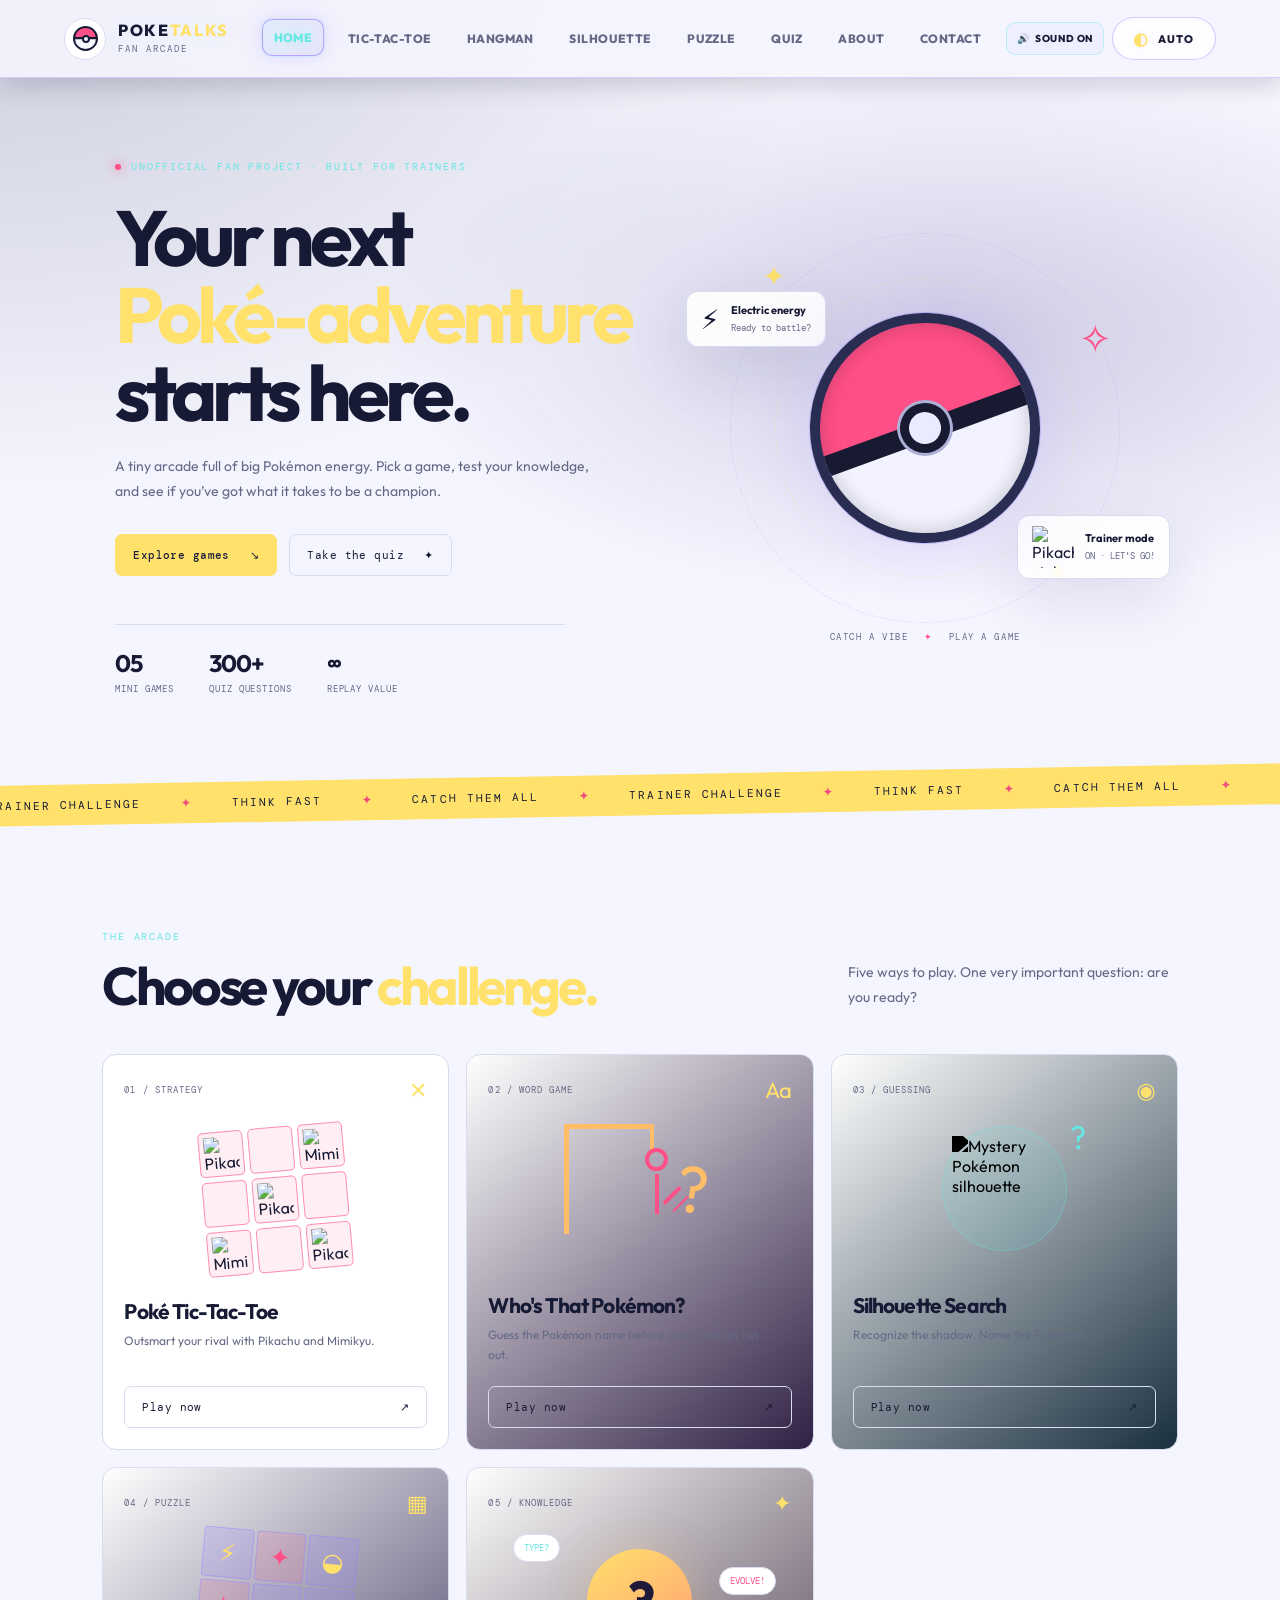
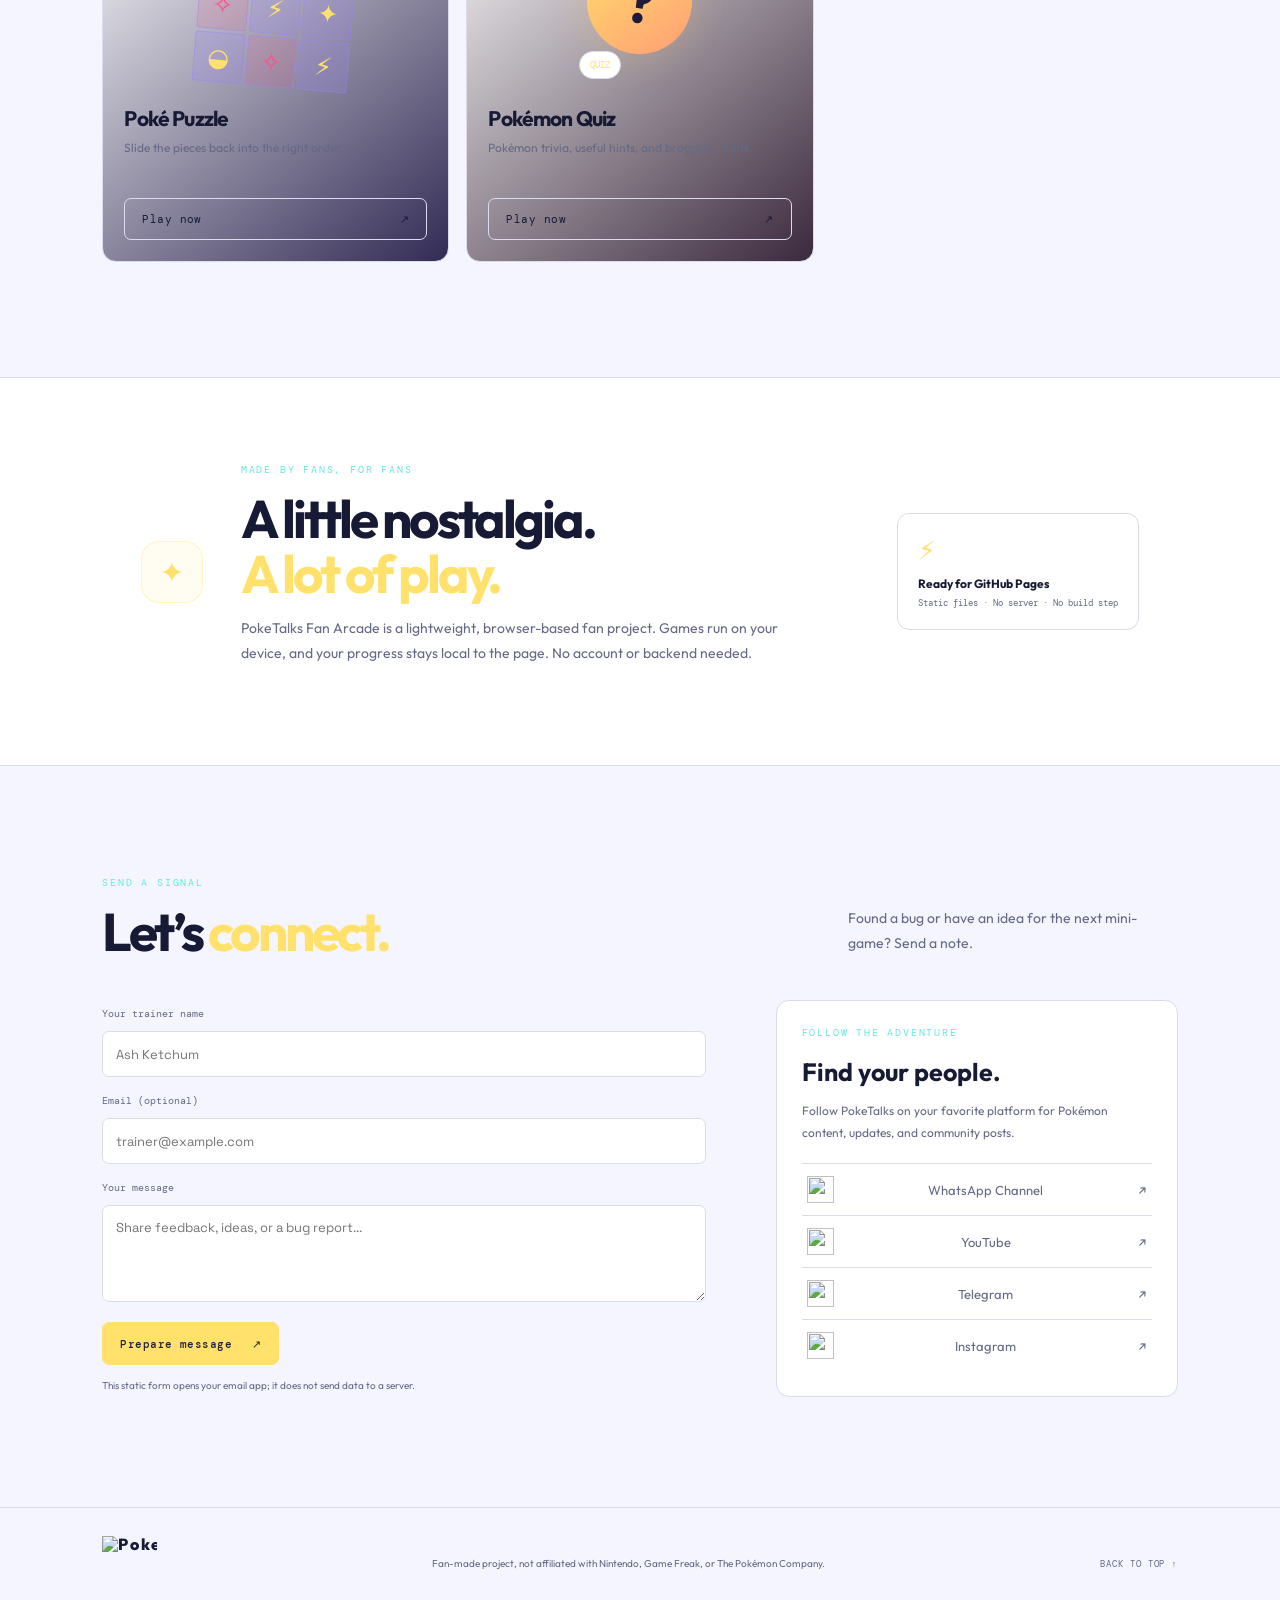
==== index.html @ 289d7e6a "Add files via upload" ====
<!doctype html>
<html lang="en"><head><meta charset="utf-8"><meta name="viewport" content="width=device-width,initial-scale=1"><meta name="theme-color" content="#101329"><meta name="description" content="A fan-made Pokémon mini-game arcade."><title>PokeTalks — Fan Arcade</title><link rel="preconnect" href="https://fonts.googleapis.com"><link rel="preconnect" href="https://fonts.gstatic.com" crossorigin><link href="https://fonts.googleapis.com/css2?family=Outfit:wght@400;500;600;700;800&family=Space+Grotesk:wght@400;500;600;700&family=DM+Mono:wght@400;500&display=swap" rel="stylesheet"><link rel="stylesheet" href="style.css"></head>
<body><div class="cursor-glow" id="cursorGlow"></div>
<header class="topbar"><div class="brand"><button id="profileBtn" class="profile-btn" aria-label="Open social links"><span class="profile-ball"><i></i></span></button><a href="#home" class="brand-name" aria-label="PokeTalks home">POKE<span>TALKS</span><small>FAN ARCADE</small></a><div class="social-pop" id="socialPop">
<div class="path-line"></div>
<a href="https://whatsapp.com/channel/0029Vb8qEqT0gcfLlgUGkj16" target="_blank" rel="noopener noreferrer"><img src="assets/whatsapp.png" alt=""> <span>WhatsApp Channel</span></a>
<a href="https://youtube.com/@poketalks_yt" target="_blank" rel="noopener noreferrer"><img src="assets/youtube.png" alt=""> <span>YouTube</span></a>
<a href="https://t.me/PokeTalks_Official" target="_blank" rel="noopener noreferrer"><img src="assets/telegram.png" alt=""> <span>Telegram</span></a>
<a href="https://instagram.com/poketalks3" target="_blank" rel="noopener noreferrer"><img src="assets/instagram.png" alt=""> <span>Instagram</span></a>
</div></div>
<nav class="nav-links" aria-label="Main navigation"><a class="nav-home" href="#home">Home</a><a href="#tic-game">Tic-Tac-Toe</a><a href="#hangman-game">Hangman</a><a href="#silhouette-game">Silhouette</a><a href="#puzzle-game">Puzzle</a><a href="#quiz">Quiz</a><a href="#about">About</a><a href="#contact">Contact</a></nav><div class="nav-right"><button id="soundToggle" class="sound-toggle" type="button" aria-pressed="false" title="Mute sound effects"><span id="soundIcon">🔊</span><span id="soundLabel">SOUND ON</span></button><button id="themeBtn" class="theme-btn" title="Cycle auto, light and dark mode"><span id="themeIcon">◐</span><span id="themeLabel">AUTO</span></button><button class="menu-btn" id="menuBtn" aria-label="Toggle menu">☰</button></div></header>
<main id="home"><section class="hero"><div class="hero-copy"><div class="eyebrow"><span class="live-dot"></span> UNOFFICIAL FAN PROJECT · BUILT FOR TRAINERS</div><h1>Your next<br><span>Poké-adventure</span><br>starts here.</h1><p>A tiny arcade full of big Pokémon energy. Pick a game, test your knowledge, and see if you’ve got what it takes to be a champion.</p><div class="hero-actions"><a class="btn primary" href="#games">Explore games <span>↘</span></a><a class="btn ghost" href="#quiz">Take the quiz <span>✦</span></a></div><div class="hero-stats"><div><strong>05</strong><span>MINI GAMES</span></div><div><strong>300+</strong><span>QUIZ QUESTIONS</span></div><div><strong>∞</strong><span>REPLAY VALUE</span></div></div></div><div class="hero-art"><div class="orbit orbit-one"></div><div class="orbit orbit-two"></div><div class="spark s1">✦</div><div class="spark s2">✧</div><div class="spark s3">✦</div><button type="button" class="hero-pokeball" id="heroPokeball" aria-label="Activate Poké Ball" title="Click to activate the Poké Ball"><span class="ball-top"></span><span class="ball-band"></span><span class="ball-button"></span><span class="ball-core" aria-hidden="true">✦</span></button><div class="ball-message" id="ballMessage" role="status" aria-live="polite">Tap the Poké Ball!</div><div class="float-card card-electric"><span>⚡</span><div><b>Electric energy</b><small>Ready to battle?</small></div></div><div class="float-card card-trainer"><img src="assets/pikachu.png" alt="Pikachu-style fan icon"><div><b>Trainer mode</b><small>ON · LET'S GO!</small></div></div><div class="hero-caption">CATCH A VIBE <span>✦</span> PLAY A GAME</div></div></section>
<div class="ticker"><div>TRAINER CHALLENGE <b>✦</b> THINK FAST <b>✦</b> CATCH THEM ALL <b>✦</b> TRAINER CHALLENGE <b>✦</b> THINK FAST <b>✦</b> CATCH THEM ALL <b>✦</b></div></div>
<section id="games" class="section games-section"><div class="section-heading"><div><div class="eyebrow">THE ARCADE</div><h2>Choose your <span>challenge.</span></h2></div><p>Five ways to play. One very important question: are you ready?</p></div><div class="game-grid">
<article class="game-card game-tic" id="tic-game"><div class="card-top"><span class="game-number">01 / STRATEGY</span><span class="game-icon">✕</span></div><div class="mini-board"><div><img src="assets/pikachu.png" alt="Pikachu marker"></div><div></div><div><img src="assets/mimikyu.png" alt="Mimikyu marker"></div><div></div><div><img src="assets/pikachu.png" alt="Pikachu marker"></div><div></div><div><img src="assets/mimikyu.png" alt="Mimikyu marker"></div><div></div><div><img src="assets/pikachu.png" alt="Pikachu marker"></div></div><h3>Poké Tic-Tac-Toe</h3><p>Outsmart your rival with Pikachu and Mimikyu.</p><button class="btn card-btn" data-open="tic">Play now <span>↗</span></button></article>
<article class="game-card game-hang" id="hangman-game"><div class="card-top"><span class="game-number">02 / WORD GAME</span><span class="game-icon">Aa</span></div><div class="hang-art"><div class="gallows"><i></i><b></b><em></em><span></span></div><div class="hang-monster">?</div></div><h3>Who's That Pokémon?</h3><p>Guess the Pokémon name before your chances run out.</p><button class="btn card-btn" data-open="hangman">Play now <span>↗</span></button></article>
<article class="game-card game-sil" id="silhouette-game"><div class="card-top"><span class="game-number">03 / GUESSING</span><span class="game-icon">◉</span></div><div class="sil-art"><div class="sil-circle"><img id="cardSilhouette" src="assets/silhouette1.png" alt="Mystery Pokémon silhouette"></div><span class="question-mark">?</span></div><h3>Silhouette Search</h3><p>Recognize the shadow. Name the Pokémon.</p><button class="btn card-btn" data-open="silhouette">Play now <span>↗</span></button></article>
<article class="game-card game-puzzle" id="puzzle-game"><div class="card-top"><span class="game-number">04 / PUZZLE</span><span class="game-icon">▦</span></div><div class="puzzle-preview"><div class="puzzle-piece p1">⚡</div><div class="puzzle-piece p2">✦</div><div class="puzzle-piece p3">◒</div><div class="puzzle-piece p4">✧</div><div class="puzzle-piece p5">⚡</div><div class="puzzle-piece p6">✦</div><div class="puzzle-piece p7">◒</div><div class="puzzle-piece p8">✧</div><div class="puzzle-piece p9">⚡</div></div><h3>Poké Puzzle</h3><p>Slide the pieces back into the right order.</p><button class="btn card-btn" data-open="puzzle">Play now <span>↗</span></button></article>
<article class="game-card game-quiz" id="quiz"><div class="card-top"><span class="game-number">05 / KNOWLEDGE</span><span class="game-icon">✦</span></div><div class="quiz-art"><div class="quiz-orb">?</div><div class="quiz-pill pill-a">TYPE?</div><div class="quiz-pill pill-b">EVOLVE!</div><div class="quiz-pill pill-c">QUIZ</div></div><h3>Pokémon Quiz</h3><p>Pokémon trivia, useful hints, and bragging rights.</p><button class="btn card-btn" data-open="quiz">Play now <span>↗</span></button></article>
</div></section>
<section id="about" class="about-section"><div class="about-icon">✦</div><div><div class="eyebrow">MADE BY FANS, FOR FANS</div><h2>A little nostalgia.<br><span>A lot of play.</span></h2><p>PokeTalks Fan Arcade is a lightweight, browser-based fan project. Games run on your device, and your progress stays local to the page. No account or backend needed.</p></div><div class="about-note"><span>⚡</span><b>Ready for GitHub Pages</b><small>Static files · No server · No build step</small></div></section>
<section id="contact" class="contact-section"><div class="section-heading"><div><div class="eyebrow">SEND A SIGNAL</div><h2>Let’s <span>connect.</span></h2></div><p>Found a bug or have an idea for the next mini-game? Send a note.</p></div><div class="contact-grid"><form id="feedbackForm" class="feedback-form"><label for="name">Your trainer name</label><input id="name" name="name" required maxlength="80" placeholder="Ash Ketchum"><label for="email">Email (optional)</label><input id="email" name="email" type="email" placeholder="trainer@example.com"><label for="message">Your message</label><textarea id="message" name="message" required rows="4" maxlength="1500" placeholder="Share feedback, ideas, or a bug report..."></textarea><button class="btn primary" type="submit">Prepare message <span>↗</span></button><p class="form-note" id="formNote">This static form opens your email app; it does not send data to a server.</p></form><div class="social-panel">
<div class="eyebrow">FOLLOW THE ADVENTURE</div>
<h3>Find your people.</h3>
<p>Follow PokeTalks on your favorite platform for Pokémon content, updates, and community posts.</p>
<a href="https://whatsapp.com/channel/0029Vb8qEqT0gcfLlgUGkj16" target="_blank" rel="noopener noreferrer"><img src="assets/whatsapp.png" alt=""> <span>WhatsApp Channel</span><span>↗</span></a>
<a href="https://youtube.com/@poketalks_yt" target="_blank" rel="noopener noreferrer"><img src="assets/youtube.png" alt=""> <span>YouTube</span><span>↗</span></a>
<a href="https://t.me/PokeTalks_Official" target="_blank" rel="noopener noreferrer"><img src="assets/telegram.png" alt=""> <span>Telegram</span><span>↗</span></a>
<a href="https://instagram.com/poketalks3" target="_blank" rel="noopener noreferrer"><img src="assets/instagram.png" alt=""> <span>Instagram</span><span>↗</span></a>
</div></div></section></main>
<footer>
<a class="brand-name brand-logo-link" href="#home" aria-label="PokeTalks home">
    <img src="assets/logo.png" alt="PokeTalks Logo" class="site-logo">
</a>
<p>Fan-made project, not affiliated with Nintendo, Game Freak, or The Pokémon Company.</p><a href="#home" class="back-top">BACK TO TOP ↑</a></footer>
<div class="modal-backdrop" id="gameModal" aria-hidden="true"><section class="game-modal" role="dialog" aria-modal="true" aria-labelledby="modalTitle"><button class="modal-close" id="closeModal" aria-label="Close game">×</button><div class="eyebrow">POKETALKS ARCADE</div><h2 id="modalTitle">Game title</h2><div id="modalBody"></div></section></div><script src="app.js"></script></body></html>
---- style.css ----
@import url('https://fonts.googleapis.com/css2?family=DM+Mono:wght@400;500&family=Space+Grotesk:wght@400;500;600;700&display=swap');
:root{--bg:#101329;--panel:#191d38;--panel2:#202545;--text:#f6f6ff;--muted:#a4a8c5;--line:#33395d;--pink:#ff4f87;--yellow:#ffe16b;--cyan:#65e7e2;--purple:#9b83ff;--shadow:0 20px 60px #05071655}*{box-sizing:border-box}html{scroll-behavior:smooth;scroll-padding-top:90px}body{margin:0;background:var(--bg);color:var(--text);font-family:'Space Grotesk',sans-serif;overflow-x:hidden}body.light{--bg:#f5f5ff;--panel:#fff;--panel2:#eeefff;--text:#171a34;--muted:#656985;--line:#d9dbef;--shadow:0 20px 60px #41457522}.cursor-glow{position:fixed;z-index:100;pointer-events:none;width:220px;height:220px;border-radius:50%;background:radial-gradient(circle,#9b83ff15,transparent 70%);transform:translate(-50%,-50%);mix-blend-mode:screen}.topbar{height:78px;position:fixed;inset:0 0 auto;z-index:50;display:flex;align-items:center;padding:0 clamp(18px,5vw,76px);background:color-mix(in srgb,var(--bg) 88%,transparent);backdrop-filter:blur(18px);border-bottom:1px solid #ffffff12}.brand{display:flex;align-items:center;gap:13px;position:relative;min-width:230px}.profile-btn{width:42px;height:42px;border:1px solid var(--line);border-radius:50%;background:var(--panel);display:grid;place-items:center;cursor:pointer;transition:.25s}.profile-btn:hover{border-color:var(--yellow);box-shadow:0 0 22px #ffe16b45;transform:rotate(-8deg)}.profile-ball{width:25px;height:25px;border:2px solid var(--text);border-radius:50%;display:block;position:relative;overflow:hidden;background:linear-gradient(var(--pink) 0 43%,var(--text) 44% 54%,#f8f8ff 55%)}.profile-ball i{position:absolute;left:7px;top:7px;width:8px;height:8px;border:2px solid var(--text);border-radius:50%;background:var(--bg)}.brand-name{font-weight:700;letter-spacing:.08em;font-size:15px;text-decoration:none;color:var(--text);line-height:1.05}.brand-name span{color:var(--yellow)}.brand-name small{display:block;font:9px 'DM Mono',monospace;letter-spacing:.24em;color:var(--muted);margin-top:5px}.nav-links{display:flex;gap:34px;margin:auto}.nav-links a{font:11px 'DM Mono',monospace;letter-spacing:.1em;text-transform:uppercase;text-decoration:none;color:var(--muted);transition:.2s}.nav-links a:hover{color:var(--yellow)}.nav-right{display:flex;gap:10px;align-items:center;min-width:230px;justify-content:flex-end}.theme-btn{display:flex;align-items:center;gap:8px;background:var(--panel);border:1px solid var(--line);border-radius:30px;padding:10px 13px;color:var(--text);font:10px 'DM Mono',monospace;letter-spacing:.1em;cursor:pointer}.theme-btn span:first-child{color:var(--yellow);font-size:17px}.menu-btn{display:none;background:none;border:0;color:var(--text);font-size:22px}.social-pop{position:absolute;top:54px;left:0;background:var(--panel);border:1px solid var(--line);border-radius:15px;padding:12px;width:195px;display:grid;gap:7px;opacity:0;visibility:hidden;transform:translateY(-8px);transition:.22s;box-shadow:var(--shadow)}.social-pop.open{opacity:1;visibility:visible;transform:translateY(0)}.social-pop a,.social-panel a{display:flex;align-items:center;gap:10px;color:var(--text);text-decoration:none;font-size:13px;padding:8px;border-radius:9px;position:relative;z-index:1;transition:.2s}.social-pop a:hover,.social-panel a:hover{background:var(--panel2);transform:translateX(4px);color:var(--yellow)}.social-pop img,.social-panel img{width:27px;height:27px}.path-line{position:absolute;left:25px;top:30px;bottom:30px;border-left:1px dashed var(--purple);opacity:.7}.hero{padding:160px clamp(22px,9vw,140px) 80px;display:grid;grid-template-columns:1.04fr .96fr;align-items:center;min-height:670px;gap:4vw;background:radial-gradient(ellipse at 75% 43%,#3e347c35,transparent 43%),radial-gradient(ellipse at 0 0,#25275030,transparent 45%)}.eyebrow{font:10px 'DM Mono',monospace;letter-spacing:.18em;color:var(--cyan);text-transform:uppercase;display:flex;align-items:center;gap:10px}.live-dot{width:6px;height:6px;background:var(--pink);border-radius:50%;box-shadow:0 0 12px var(--pink)}h1{font-size:clamp(48px,6.1vw,86px);letter-spacing:-.065em;line-height:.99;margin:26px 0 23px;font-weight:700}h1 span,h2 span{color:var(--yellow)}.hero-copy>p,.section-heading>p,.about-section p,.social-panel>p{color:var(--muted);font-size:14px;line-height:1.8;max-width:475px}.hero-actions{display:flex;gap:12px;margin-top:30px}.btn{border:1px solid var(--line);padding:13px 17px;border-radius:7px;font:11px 'DM Mono',monospace;letter-spacing:.04em;text-decoration:none;display:inline-flex;align-items:center;justify-content:space-between;gap:20px;cursor:pointer;transition:transform .2s,box-shadow .2s,background .2s;color:var(--text);background:transparent}.btn:hover{transform:translateY(-3px);box-shadow:0 8px 25px #0002}.btn.primary{background:var(--yellow);border-color:var(--yellow);color:#20213a;font-weight:500}.btn.primary:hover{box-shadow:0 0 26px #ffe16b40}.btn.ghost:hover{border-color:var(--purple)}.hero-stats{display:flex;gap:35px;margin-top:48px;padding-top:23px;border-top:1px solid var(--line);max-width:450px}.hero-stats div{display:grid;gap:4px}.hero-stats strong{font-size:24px;letter-spacing:-.04em}.hero-stats span{font:9px 'DM Mono',monospace;letter-spacing:.1em;color:var(--muted)}.hero-art{height:430px;position:relative;display:grid;place-items:center}.orbit{position:absolute;border:1px dashed #a99bff40;border-radius:50%;width:390px;height:390px;animation:spin 36s linear infinite}.orbit-two{width:300px;height:300px;border-color:#ffe16b45;animation-direction:reverse;animation-duration:25s}.hero-pokeball{width:230px;height:230px;border-radius:50%;position:relative;overflow:hidden;background:linear-gradient(#ff4f87 0 47%,#171a31 48% 54%,#f2f3ff 55%);border:10px solid #292d51;box-shadow:0 0 0 1px #9b83ff65,0 0 75px #9b83ff35, inset 0 0 20px #0003;transform:rotate(-20deg);animation:float 5s ease-in-out infinite}.ball-top{position:absolute;inset:0 0 52%}.ball-band{position:absolute;top:46%;left:0;right:0;height:10%;background:#171a31}.ball-button{position:absolute;top:38%;left:38%;width:24%;height:24%;border:9px solid #171a31;border-radius:50%;background:#e9ebff;box-shadow:0 0 0 3px #aeb1d5}.spark{position:absolute;color:var(--yellow);font-size:28px;animation:float 4s ease-in-out infinite}.s1{top:45px;left:16%}.s2{right:11%;top:100px;color:var(--pink);font-size:40px;animation-delay:-1s}.s3{bottom:55px;right:20%;animation-delay:-2s}.float-card{position:absolute;display:flex;align-items:center;gap:11px;background:color-mix(in srgb,var(--panel) 90%,transparent);border:1px solid var(--line);border-radius:12px;padding:10px 14px;box-shadow:var(--shadow);animation:float 5s ease-in-out infinite}.float-card b,.float-card small{display:block}.float-card b{font-size:11px}.float-card small{font:9px 'DM Mono',monospace;color:var(--muted);margin-top:5px}.card-electric{top:78px;left:0}.card-electric>span{font-size:27px}.card-trainer{bottom:64px;right:-5px;animation-delay:-2.2s}.card-trainer img{width:42px;height:42px}.hero-caption{position:absolute;bottom:0;font:9px 'DM Mono',monospace;letter-spacing:.17em;color:var(--muted)}.hero-caption span{color:var(--pink);padding:0 9px}.ticker{background:var(--yellow);color:#171a34;overflow:hidden;white-space:nowrap;padding:13px 0;transform:rotate(-1deg) scale(1.02)}.ticker div{font:11px 'DM Mono',monospace;letter-spacing:.17em;animation:marquee 26s linear infinite}.ticker b{padding:0 30px;color:#f04d7f}.section{padding:115px clamp(22px,8vw,120px)}.section-heading{display:flex;align-items:end;justify-content:space-between;gap:30px;margin-bottom:40px}.section-heading h2,.about-section h2{font-size:clamp(34px,4.3vw,53px);letter-spacing:-.06em;line-height:1.05;margin:15px 0 0}.section-heading>p{max-width:330px;margin-bottom:4px}.game-grid{display:grid;grid-template-columns:repeat(3,minmax(0,1fr));gap:17px}.game-card{min-height:395px;border:1px solid var(--line);border-radius:14px;padding:21px;background:var(--panel);position:relative;overflow:hidden;transition:transform .25s,border-color .25s,box-shadow .25s;display:flex;flex-direction:column}.game-card:hover{transform:translateY(-5px);border-color:#8172ce;box-shadow:var(--shadow)}.game-number{font:9px 'DM Mono',monospace;letter-spacing:.12em;color:var(--muted)}.card-top{display:flex;justify-content:space-between;align-items:center}.game-icon{font-size:22px;color:var(--yellow)}.game-card h3{font-size:21px;letter-spacing:-.04em;margin:18px 0 7px}.game-card p{font-size:12px;line-height:1.7;color:var(--muted);margin:0 0 20px;max-width:290px}.card-btn{width:100%;margin-top:auto}.mini-board{height:145px;display:grid;grid-template-columns:repeat(3,1fr);gap:5px;width:145px;margin:23px auto 8px;transform:rotate(-5deg)}.mini-board>div{border:1px solid #ff8db0;background:#ff4f8717;border-radius:5px;display:grid;place-items:center}.mini-board img{width:35px;height:35px;object-fit:contain}.game-hang{background:linear-gradient(140deg,var(--panel),#302044)}.hang-art{height:170px;position:relative;display:grid;place-items:center}.gallows{width:90px;height:110px;position:absolute;left:25%;top:20px;border-left:5px solid #ffbd68;border-top:5px solid #ffbd68}.gallows i{position:absolute;right:0;top:0;height:23px;border-right:4px solid #ffbd68}.gallows b{position:absolute;right:-14px;top:19px;width:23px;height:23px;border:4px solid var(--pink);border-radius:50%}.gallows em{position:absolute;right:-5px;top:45px;height:40px;border-left:4px solid var(--pink)}.gallows span{position:absolute;right:-20px;top:55px;height:23px;border-left:4px solid var(--pink);transform:rotate(45deg);box-shadow:12px 0 0 -1px var(--pink)}.hang-monster{font-size:64px;color:#ffbd68;margin-left:105px;transform:rotate(8deg)}.game-sil{background:linear-gradient(140deg,var(--panel),#1a3040)}.sil-art{height:170px;display:grid;place-items:center;position:relative}.sil-circle{width:125px;height:125px;border-radius:50%;background:#65e7e218;border:1px solid #65e7e255;display:grid;place-items:center}.sil-circle img{width:105px;height:105px;object-fit:contain;filter:brightness(0)}.question-mark{position:absolute;right:23%;top:13px;font-size:32px;color:var(--cyan)}.game-puzzle{background:linear-gradient(140deg,var(--panel),#322b55)}.puzzle-preview{width:155px;height:155px;display:grid;grid-template-columns:repeat(3,1fr);gap:3px;margin:15px auto 0;transform:rotate(5deg)}.puzzle-piece{display:grid;place-items:center;background:#9b83ff33;border:1px solid #9b83ff7a;border-radius:3px;font-size:25px;color:var(--yellow)}.p2,.p4,.p8{background:#ff4f8722;color:var(--pink)}.game-quiz{background:linear-gradient(140deg,var(--panel),#3b293d)}.quiz-art{height:170px;position:relative;display:grid;place-items:center}.quiz-orb{width:105px;height:105px;border-radius:50%;display:grid;place-items:center;font-size:57px;font-weight:700;color:#201a3a;background:linear-gradient(135deg,var(--yellow),#ff9d75);box-shadow:0 0 40px #ffbe6140;transform:rotate(10deg)}.quiz-pill{position:absolute;border:1px solid var(--line);background:var(--panel);border-radius:20px;padding:7px 10px;font:9px 'DM Mono',monospace}.pill-a{top:17px;left:8%;color:var(--cyan)}.pill-b{right:5%;top:50px;color:var(--pink)}.pill-c{bottom:8px;left:30%;color:var(--yellow)}.about-section{padding:85px clamp(22px,11vw,165px);display:grid;grid-template-columns:70px 1fr auto;align-items:center;gap:30px;background:var(--panel);border-block:1px solid var(--line)}.about-icon{width:62px;height:62px;border-radius:18px;background:#ffe16b17;border:1px solid #ffe16b55;display:grid;place-items:center;font-size:30px;color:var(--yellow)}.about-section p{max-width:570px}.about-note{border:1px solid var(--line);padding:20px;border-radius:12px;min-width:220px}.about-note span{font-size:25px;color:var(--yellow)}.about-note b,.about-note small{display:block}.about-note b{font-size:12px;margin:10px 0 6px}.about-note small{font:9px 'DM Mono',monospace;color:var(--muted)}.contact-section{padding:110px clamp(22px,8vw,120px)}.contact-grid{display:grid;grid-template-columns:1.2fr .8fr;gap:70px}.feedback-form{display:grid;gap:10px}.feedback-form label{font:10px 'DM Mono',monospace;color:var(--muted);margin-top:7px}.feedback-form input,.feedback-form textarea{width:100%;border:1px solid var(--line);background:var(--panel);border-radius:7px;padding:13px;color:var(--text);font:13px 'Space Grotesk',sans-serif;outline:none;resize:vertical}.feedback-form input:focus,.feedback-form textarea:focus{border-color:var(--purple);box-shadow:0 0 0 3px #9b83ff19}.feedback-form button{justify-self:start;margin-top:10px}.form-note{font-size:10px;color:var(--muted);margin:4px 0}.social-panel{border:1px solid var(--line);border-radius:13px;padding:25px;background:var(--panel);align-self:start}.social-panel h3{font-size:25px;margin:17px 0 8px}.social-panel>p{font-size:12px;margin-bottom:20px}.social-panel a{border-top:1px solid var(--line);border-radius:0;padding:12px 5px}.social-panel a span{margin-left:auto;color:var(--muted)}footer{border-top:1px solid var(--line);padding:28px clamp(22px,8vw,120px);display:flex;align-items:center;gap:25px}footer p{font-size:10px;color:var(--muted);margin:auto}footer .brand-name{flex-shrink:0}.back-top{font:9px 'DM Mono',monospace;color:var(--muted);text-decoration:none;letter-spacing:.1em}.modal-backdrop{position:fixed;z-index:80;inset:0;background:#080a17c9;backdrop-filter:blur(9px);display:none;align-items:center;justify-content:center;padding:20px}.modal-backdrop.open{display:flex}.game-modal{width:min(690px,100%);max-height:min(85vh,900px);overflow:auto;position:relative;background:var(--panel);border:1px solid var(--line);border-radius:18px;padding:30px;box-shadow:var(--shadow)}.modal-close{position:absolute;right:18px;top:13px;border:0;background:transparent;color:var(--muted);font-size:30px;cursor:pointer}.game-modal h2{font-size:31px;letter-spacing:-.05em;margin:12px 0 22px}.game-modal .eyebrow{font-size:9px}.game-ui{text-align:center}.game-ui p{color:var(--muted);font-size:13px;line-height:1.7}.game-ui button,.game-ui select{background:var(--panel2);color:var(--text);border:1px solid var(--line);border-radius:7px;padding:10px 13px;cursor:pointer;font:12px 'Space Grotesk',sans-serif}.game-ui button:hover{border-color:var(--yellow)}.tic-board{display:grid;grid-template-columns:repeat(3,95px);gap:8px;justify-content:center;margin:20px auto}.tic-cell{width:95px;height:95px!important;padding:7px!important;display:grid;place-items:center;background:var(--panel2)!important}.tic-cell img{width:68px;height:68px;object-fit:contain}.game-status{font-weight:600;color:var(--yellow)!important;min-height:24px}.letter-slots{display:flex;gap:7px;justify-content:center;flex-wrap:wrap;margin:22px 0}.letter-slot{width:30px;height:40px;border-bottom:2px solid var(--cyan);display:grid;place-items:center;font-weight:700}.letter-slot.blank{color:transparent}.letter-keys{display:flex;justify-content:center;gap:6px;flex-wrap:wrap;max-width:490px;margin:0 auto 20px}.letter-keys button{min-width:33px;padding:8px 0}.letter-keys button:disabled{opacity:.25;cursor:default}.silhouette-img{width:180px;height:180px;object-fit:contain;filter:brightness(0);background:var(--panel2);border-radius:50%;padding:12px}.answer-options{display:flex;flex-wrap:wrap;justify-content:center;gap:9px;margin:20px 0}.answer-options button{min-width:115px}.puzzle-controls{display:flex;justify-content:center;gap:10px;flex-wrap:wrap;margin:15px}.puzzle-grid{display:grid;grid-template-columns:repeat(3,90px);gap:4px;justify-content:center;margin:20px auto}.puzzle-tile{width:90px;height:90px!important;font-size:20px!important;font-weight:700;background:linear-gradient(145deg,#9b83ff50,#65e7e220)!important}.puzzle-tile.empty{background:var(--bg)!important;border:1px dashed var(--line)!important;color:transparent}.quiz-progress{height:5px;background:var(--line);border-radius:9px;overflow:hidden;margin:15px 0 22px}.quiz-progress span{display:block;height:100%;background:var(--cyan);transition:width .3s}.quiz-question{font-size:19px!important;color:var(--text)!important;font-weight:600}.quiz-hint{color:var(--yellow)!important;min-height:20px}.quiz-meta{font:10px 'DM Mono',monospace;color:var(--muted)}.quiz-answer{display:flex;gap:8px;max-width:450px;margin:15px auto}.quiz-answer input{min-width:0;flex:1;background:var(--panel2);color:var(--text);border:1px solid var(--line);border-radius:7px;padding:11px}.quiz-answer button{background:var(--yellow);color:#171a34;border-color:var(--yellow)}@keyframes spin{to{transform:rotate(360deg)}}@keyframes float{0%,100%{translate:0 0}50%{translate:0 -10px}}@keyframes marquee{to{transform:translateX(-50%)}}@media(max-width:1000px){.brand,.nav-right{min-width:180px}.hero{padding-inline:6vw}.hero-art{transform:scale(.9)}.game-grid{grid-template-columns:repeat(2,minmax(0,1fr))}.about-section{grid-template-columns:60px 1fr}.about-note{grid-column:2}.contact-grid{gap:35px}}@media(max-width:700px){.topbar{height:68px;padding:0 16px}.brand{min-width:0;gap:8px}.brand-name{font-size:12px}.profile-btn{width:37px;height:37px}.nav-links{display:none;position:absolute;top:68px;left:0;right:0;background:var(--panel);padding:22px;flex-direction:column;gap:22px;border-bottom:1px solid var(--line)}.nav-links.open{display:flex}.nav-right{min-width:0;margin-left:auto}.theme-btn{padding:8px 10px}.theme-btn span:last-child{font-size:9px}.menu-btn{display:block}.hero{grid-template-columns:1fr;padding:125px 23px 55px;gap:10px}.hero-copy{position:relative;z-index:2}.hero-art{height:340px;transform:scale(.83);margin-top:-3px}.hero-stats{gap:20px}.hero-stats strong{font-size:20px}.hero-stats span{font-size:8px}.section{padding:75px 20px}.section-heading{align-items:start;flex-direction:column;gap:8px;margin-bottom:28px}.section-heading>p{margin-top:0}.game-grid{grid-template-columns:1fr}.game-card{min-height:370px}.about-section{padding:65px 22px;grid-template-columns:1fr;gap:18px}.about-note{grid-column:auto}.contact-section{padding:75px 20px}.contact-grid{grid-template-columns:1fr;gap:30px}footer{padding:25px 20px;flex-wrap:wrap;gap:15px}footer p{order:3;flex-basis:100%;line-height:1.6}.back-top{margin-left:auto}.game-modal{padding:25px 17px}.game-modal h2{font-size:26px}.tic-board{grid-template-columns:repeat(3,80px)}.tic-cell{width:80px;height:80px!important}.tic-cell img{width:58px;height:58px}.puzzle-grid{grid-template-columns:repeat(3,75px)}.puzzle-tile{width:75px;height:75px!important}.cursor-glow{display:none}}@media(prefers-reduced-motion:reduce){*,*:before,*:after{animation-duration:.01ms!important;animation-iteration-count:1!important;scroll-behavior:auto!important;transition-duration:.01ms!important}}

/* Pokédex branding + animated neon navigation refresh */
.topbar{gap:clamp(12px,1.5vw,24px);border-bottom-color:#9b83ff55;box-shadow:0 5px 28px #090b1b30}
.brand{min-width:215px;gap:12px}
.dex-logo{width:52px;height:58px;display:grid;place-items:center;flex:0 0 52px;border-radius:13px;filter:drop-shadow(0 0 8px #ff4f8750);transition:transform .25s,filter .25s}
.dex-logo svg{width:52px;height:58px;overflow:visible}
.dex-logo:hover{transform:translateY(-2px) rotate(-4deg) scale(1.06);filter:drop-shadow(0 0 13px #65e7e2a0)}
.brand-name{white-space:nowrap}
.nav-links{gap:clamp(9px,1.15vw,18px);align-self:stretch;align-items:center;justify-content:center;min-width:0}
.nav-links a{height:100%;display:inline-flex;align-items:center;position:relative;white-space:nowrap;font-size:10px;letter-spacing:.055em;padding:0 2px}
.nav-links a::after{content:"";position:absolute;left:0;right:0;bottom:13px;height:2px;border-radius:5px;transform:scaleX(0);transform-origin:left;background:linear-gradient(90deg,var(--cyan),var(--purple),var(--pink));box-shadow:0 0 7px var(--cyan),0 0 15px #9b83ffb0;transition:transform .25s}
.nav-links a:hover::after,.nav-links a.active::after{transform:scaleX(1)}
.nav-links a:hover,.nav-links a.active{color:var(--text);text-shadow:0 0 12px #65e7e280}
.nav-links a.active{color:var(--cyan)}
.theme-btn{position:relative;isolation:isolate;min-width:104px;justify-content:center;border-color:#9b83ff70;box-shadow:inset 0 0 12px #9b83ff0d;transition:box-shadow .25s,border-color .25s,transform .25s}
.theme-btn::before{content:"";position:absolute;inset:-2px;border-radius:inherit;background:linear-gradient(110deg,var(--cyan),var(--purple),var(--pink),var(--cyan));background-size:250% 100%;z-index:-1;opacity:0;filter:blur(7px);transition:opacity .25s;animation:neonFlow 4s linear infinite}
.theme-btn:hover{border-color:var(--cyan);box-shadow:0 0 16px #65e7e245;transform:translateY(-1px)}
.theme-btn:hover::before{opacity:.8}
.nav-right{min-width:104px}
@keyframes neonFlow{to{background-position:250% 0}}
@media(min-width:701px) and (max-width:1250px){.topbar{padding-inline:20px;gap:12px}.brand{min-width:178px;gap:8px}.dex-logo,.dex-logo svg{width:44px;height:50px}.dex-logo{flex-basis:44px}.brand-name{font-size:12px}.nav-links{gap:9px}.nav-links a{font-size:9px}.nav-right{min-width:96px}.theme-btn{min-width:88px;padding:9px 8px}.theme-btn span:last-child{font-size:9px}}
@media(max-width:700px){.topbar{gap:8px}.brand{gap:7px}.dex-logo,.dex-logo svg{width:40px;height:46px}.dex-logo{flex-basis:40px}.brand-name{font-size:11px}.nav-links{align-items:stretch;gap:0;max-height:calc(100vh - 68px);overflow:auto;padding:8px 20px 18px}.nav-links a{height:auto;padding:12px 2px;font-size:11px;border-bottom:1px solid var(--line)}.nav-links a::after{bottom:4px;right:auto;width:100%;max-width:160px}.nav-right{gap:5px}.theme-btn{min-width:0;padding:8px 9px}.theme-btn span:last-child{font-size:8px}}
@media(prefers-reduced-motion:reduce){.theme-btn::before{animation:none}}


/* Polished navigation typography and interactive Poké Ball */
body{font-family:'Outfit','Space Grotesk',system-ui,sans-serif}
.brand{min-width:185px}
.brand-name{font-family:'Outfit','Space Grotesk',sans-serif;font-size:16px;font-weight:800;letter-spacing:.105em;text-shadow:0 0 18px #65e7e218}
.brand-name small{font-family:'DM Mono',monospace;font-size:9px;letter-spacing:.22em}
.nav-links{gap:clamp(8px,1.1vw,17px)}
.nav-links a{font-family:'Outfit','Space Grotesk',sans-serif;font-weight:700;font-size:11px;letter-spacing:.045em;text-transform:uppercase;padding:0 3px;text-shadow:0 0 0 transparent;transition:color .22s,text-shadow .22s,transform .22s}
.nav-links a:hover{transform:translateY(-1px);text-shadow:0 0 12px #65e7e280,0 0 22px #9b83ff55}
.nav-links a.active{font-weight:800;text-shadow:0 0 12px #65e7e2a0}
.theme-btn{font-family:'Outfit','Space Grotesk',sans-serif;font-weight:800;font-size:11px;letter-spacing:.12em;text-shadow:0 0 12px #9b83ff30}
.menu-btn{cursor:pointer;transition:color .2s,text-shadow .2s}.menu-btn:hover{color:var(--cyan);text-shadow:0 0 14px var(--cyan)}
.hero-pokeball{appearance:none;padding:0;cursor:pointer;display:block;z-index:2;transition:filter .25s,box-shadow .25s;outline:none}
.hero-pokeball:focus-visible{outline:3px solid var(--cyan);outline-offset:9px}
.hero-pokeball:hover{filter:brightness(1.12) saturate(1.12);box-shadow:0 0 0 1px #9b83ff95,0 0 38px #65e7e255,0 0 95px #9b83ff55,inset 0 0 20px #0003}
.hero-pokeball .ball-core{position:absolute;inset:0;display:grid;place-items:center;color:#fff;font-size:0;opacity:0;transition:opacity .2s,font-size .2s;text-shadow:0 0 18px #fff,0 0 30px var(--cyan);pointer-events:none}
.hero-pokeball.is-glowing{filter:brightness(1.22);box-shadow:0 0 0 2px #65e7e2,0 0 24px #65e7e2,0 0 65px #9b83ff,0 0 115px #ff4f8760,inset 0 0 25px #fff4}
.hero-pokeball.is-open{transform:rotate(0) scale(1.05);animation:none;background:linear-gradient(#ff4f87 0 43%,#171a31 44% 56%,#f2f3ff 57%);box-shadow:0 0 0 2px var(--cyan),0 0 45px #65e7e2aa,0 0 90px #9b83ff80,inset 0 0 30px #fff6}
.hero-pokeball.is-open .ball-top{transform:translateY(-24px) rotate(-8deg);transform-origin:center bottom}
.hero-pokeball.is-open .ball-button{background:#fff;box-shadow:0 0 0 7px #65e7e255,0 0 35px #fff}
.hero-pokeball.is-open .ball-core{font-size:56px;opacity:1}
.hero-pokeball .ball-top,.hero-pokeball .ball-button{transition:transform .35s,box-shadow .25s}
.hero-pokeball.is-shaking{animation:pokeShake .62s ease-in-out}
.ball-message{position:absolute;z-index:5;left:50%;bottom:12px;transform:translate(-50%,10px);padding:9px 15px;border-radius:999px;border:1px solid #65e7e278;background:color-mix(in srgb,var(--panel) 90%,transparent);color:var(--cyan);font:700 11px 'Outfit',sans-serif;letter-spacing:.07em;text-transform:uppercase;white-space:nowrap;opacity:0;pointer-events:none;transition:opacity .25s,transform .25s;box-shadow:0 0 24px #65e7e220}
.ball-message.show{opacity:1;transform:translate(-50%,0)}
@keyframes pokeShake{0%,100%{transform:rotate(-20deg) translateX(0)}15%{transform:rotate(-28deg) translateX(-9px)}30%{transform:rotate(-10deg) translateX(9px)}45%{transform:rotate(-28deg) translateX(-7px)}60%{transform:rotate(-12deg) translateX(7px)}75%{transform:rotate(-24deg) translateX(-3px)}}
@media(min-width:701px) and (max-width:1250px){.brand{min-width:150px}.brand-name{font-size:13px}.nav-links{gap:7px}.nav-links a{font-size:9px}}
@media(max-width:700px){.brand{min-width:0}.brand-name{font-size:12px}.nav-links a{font-size:12px}.ball-message{bottom:0}}
@media(prefers-reduced-motion:reduce){.hero-pokeball.is-shaking{animation:none}}

/* Final requested polish: larger navigation buttons with a clear neon box on hover/click. */
.nav-links{gap:clamp(7px,.9vw,14px)}
.nav-links a{font-family:'Outfit','Space Grotesk',sans-serif;font-size:12px;font-weight:800;letter-spacing:.035em;padding:10px 11px;border:1px solid transparent;border-radius:10px;transition:color .2s,background .2s,border-color .2s,box-shadow .2s,transform .2s,text-shadow .2s}
.nav-links a::after{display:none}
.nav-links a:hover,.nav-links a:focus-visible,.nav-links a:active,.nav-links a.active{color:var(--cyan);background:linear-gradient(135deg,#65e7e214,#9b83ff18);border-color:#65e7e2a0;box-shadow:0 0 0 1px #9b83ff22,inset 0 0 14px #65e7e20c,0 0 13px #65e7e245,0 0 25px #9b83ff25;text-shadow:0 0 12px #65e7e280;outline:none;transform:translateY(-1px)}
.nav-links a.active{border-color:#9b83ffb0;box-shadow:0 0 0 1px #65e7e225,inset 0 0 15px #9b83ff18,0 0 16px #9b83ff45}
.sound-toggle{display:inline-flex;align-items:center;justify-content:center;gap:6px;min-width:92px;padding:9px 10px;border:1px solid #65e7e260;border-radius:9px;background:var(--panel2);color:var(--text);font:800 10px 'Outfit',sans-serif;letter-spacing:.06em;cursor:pointer;transition:box-shadow .2s,border-color .2s,transform .2s}
.sound-toggle:hover,.sound-toggle:focus-visible{border-color:var(--cyan);box-shadow:0 0 14px #65e7e255, inset 0 0 12px #65e7e212;outline:none;transform:translateY(-1px)}
.sound-toggle.is-muted{color:var(--muted);border-color:var(--line)}
.nav-right{gap:8px;min-width:max-content}
.tic-mode-controls{display:flex;justify-content:center;align-items:center;gap:10px;margin:12px auto 8px;color:var(--muted);font-size:12px}
.tic-mode-controls select{min-width:180px}
@media(min-width:701px) and (max-width:1250px){.nav-links{gap:4px}.nav-links a{font-size:10px;padding:8px 6px}.sound-toggle{min-width:75px;padding:8px 6px;font-size:9px}.nav-right{gap:5px}}
@media(max-width:700px){.nav-links a{font-size:13px;padding:13px 12px;border-radius:9px}.nav-links a::after{display:none}.nav-right{gap:5px}.sound-toggle{min-width:0;padding:8px 7px}.sound-toggle span:last-child{font-size:8px}.tic-mode-controls{flex-wrap:wrap}}

.brand-logo-link {
    display: inline-flex;
    align-items: center;
    text-decoration: none;
}

.site-logo {
    width: 55px;
    height: 55px;
    object-fit: contain;
    display: block;
}




.silhouette-img {
    display: block;
    width: 100%;
    max-width: 420px;
    height: 320px;
    object-fit: contain;
    margin: 20px auto;
    padding: 0;

    background: transparent;
    border: none;
    border-radius: 0;
    box-shadow: none;

    filter:
        drop-shadow(0 0 3px #00ffff)
        drop-shadow(0 0 7px #00ffff)
        drop-shadow(0 0 12px #a100ff);
}


/* ===== POKE PUZZLE: NEON ARCADE STYLE ===== */

.puzzle-grid {
    padding: 12px;
    background: linear-gradient(135deg, #171735, #30104d, #101b3d);
    border: 2px solid #8b5cf6;
    border-radius: 18px;
    box-shadow: 0 0 18px #8b5cf655;
}

.puzzle-tile {
    border: 2px solid #00f5ff !important;
    border-radius: 10px !important;
    box-shadow:
        0 0 5px #00f5ff80,
        inset 0 0 8px #ffffff18;
    transition: transform .15s ease, box-shadow .15s ease;
    overflow: hidden;
}

.puzzle-tile:not(.empty):hover {
    transform: scale(.96);
    box-shadow: 0 0 14px #00f5ff;
    border-color: #fff !important;
}

.puzzle-tile.empty {
    background: repeating-linear-gradient(
        45deg,
        #21123d,
        #21123d 8px,
        #35145a 8px,
        #35145a 16px
    ) !important;
    border: 2px dashed #ff4de3 !important;
    box-shadow: inset 0 0 15px #ff4de355;
}

.puzzle-controls button,
.puzzle-controls select {
    border: 1px solid #a78bfa;
    border-radius: 10px;
    padding: 9px 14px;
}

.puzzle-heading h3 {
    color: #a78bfa;
    text-shadow: 0 0 12px #8b5cf6;
}
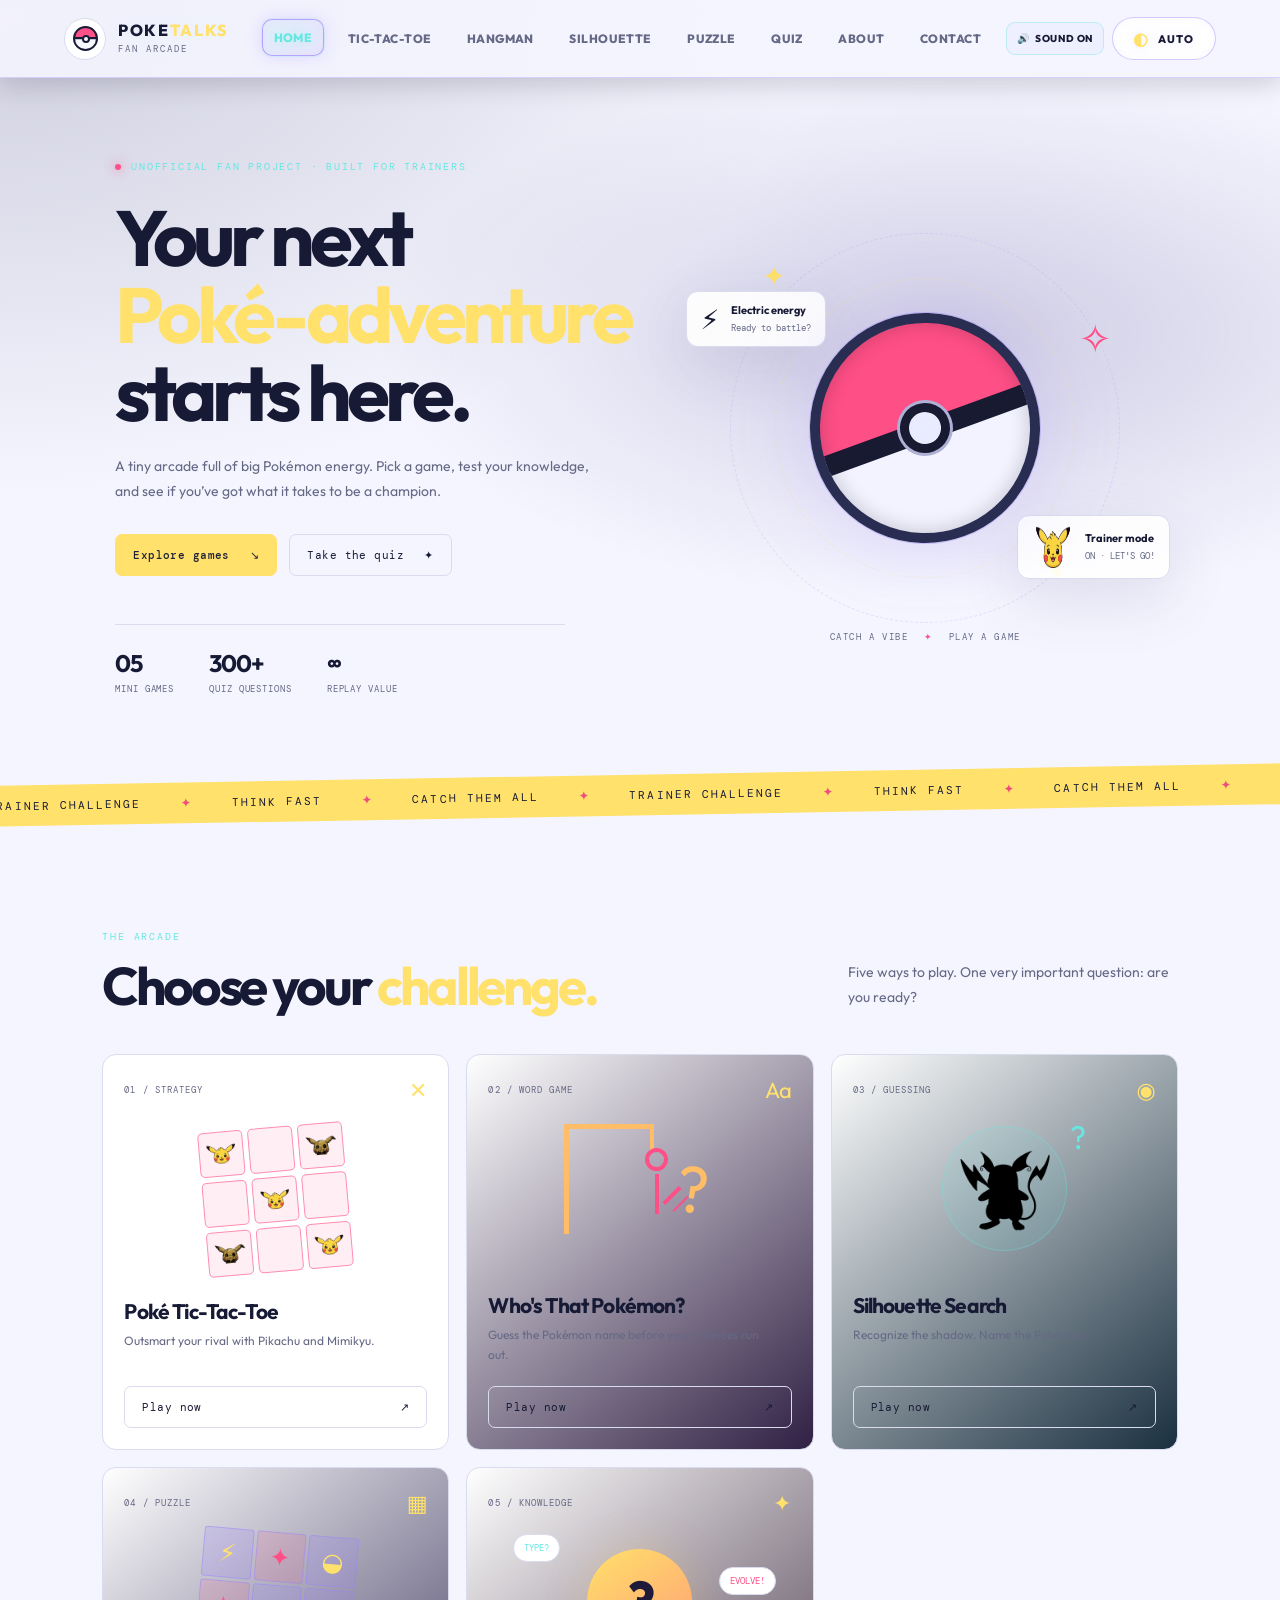
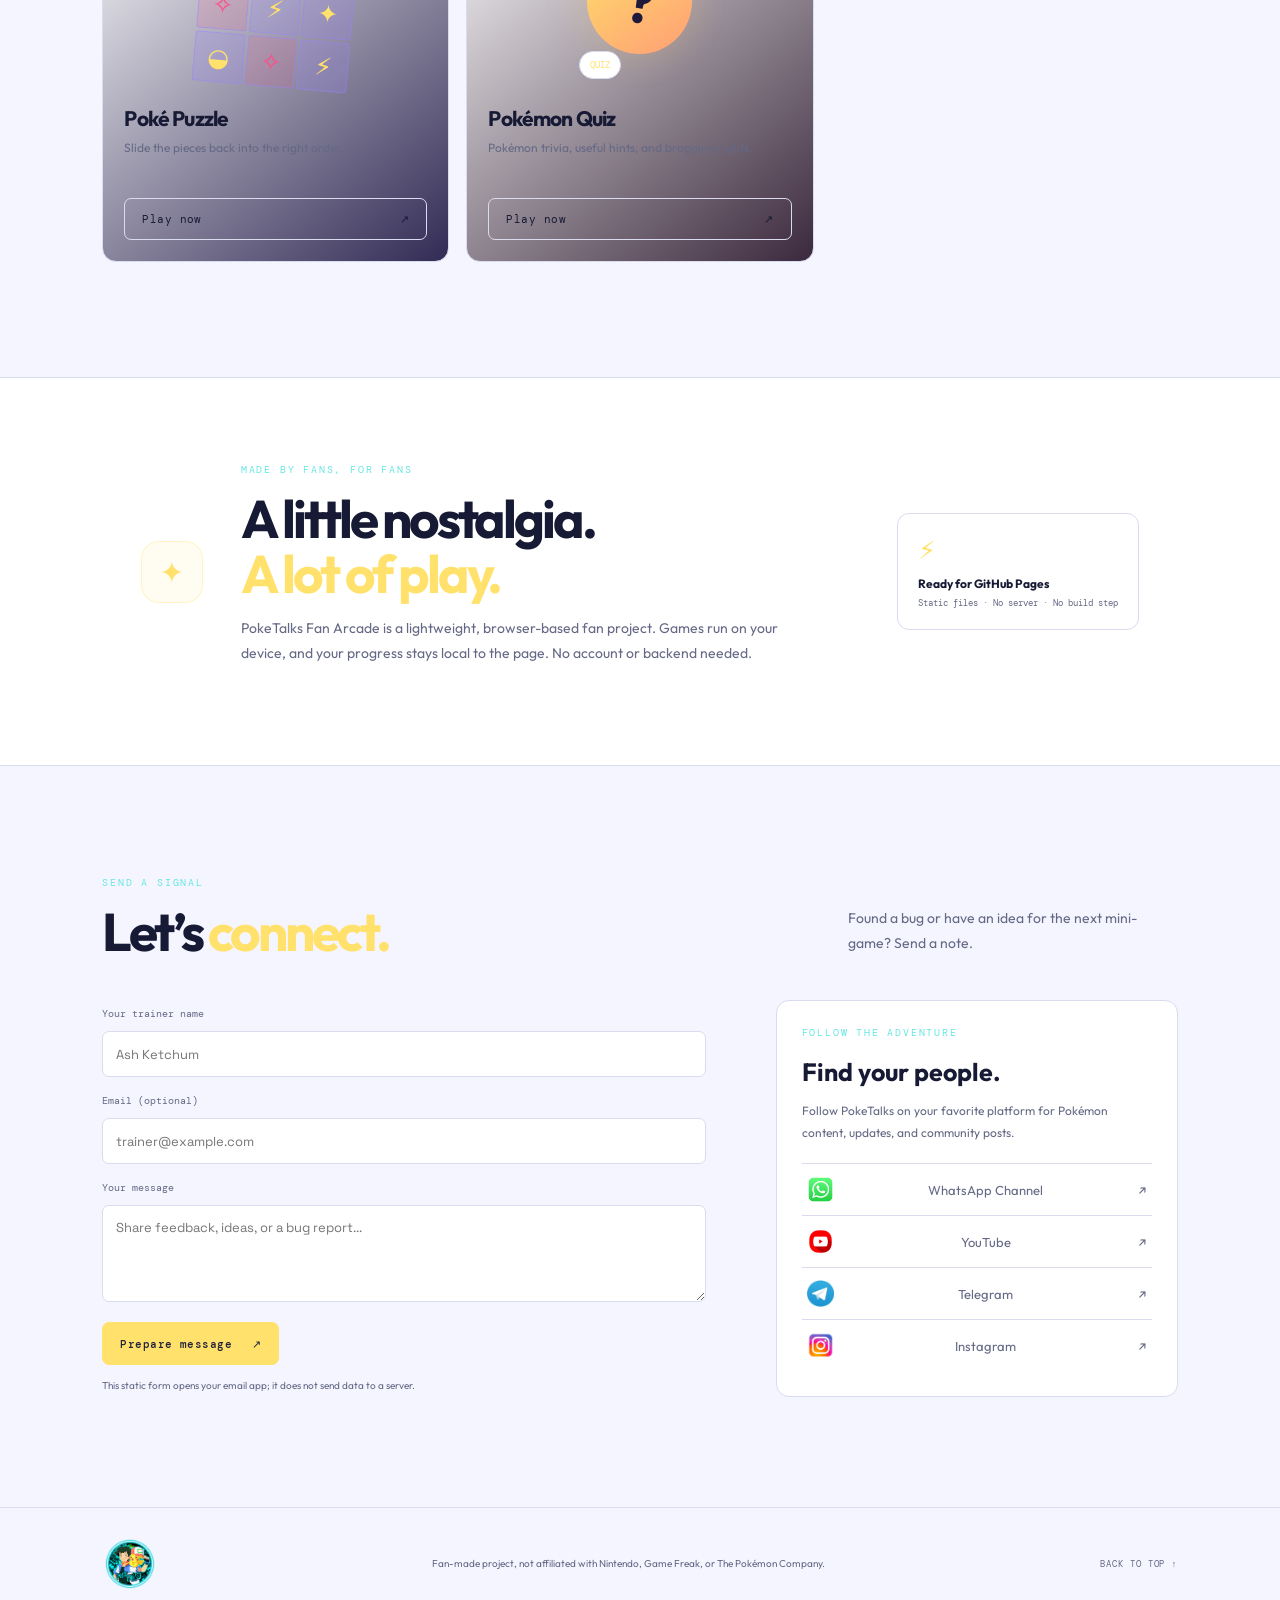
==== commit f7e9f6dc: "Update index.html" ====
--- a/index.html
+++ b/index.html
@@ -3,18 +3,18 @@
 <body><div class="cursor-glow" id="cursorGlow"></div>
 <header class="topbar"><div class="brand"><button id="profileBtn" class="profile-btn" aria-label="Open social links"><span class="profile-ball"><i></i></span></button><a href="#home" class="brand-name" aria-label="PokeTalks home">POKE<span>TALKS</span><small>FAN ARCADE</small></a><div class="social-pop" id="socialPop">
 <div class="path-line"></div>
-<a href="https://whatsapp.com/channel/0029Vb8qEqT0gcfLlgUGkj16" target="_blank" rel="noopener noreferrer"><img src="assets/whatsapp.png" alt=""> <span>WhatsApp Channel</span></a>
-<a href="https://youtube.com/@poketalks_yt" target="_blank" rel="noopener noreferrer"><img src="assets/youtube.png" alt=""> <span>YouTube</span></a>
-<a href="https://t.me/PokeTalks_Official" target="_blank" rel="noopener noreferrer"><img src="assets/telegram.png" alt=""> <span>Telegram</span></a>
-<a href="https://instagram.com/poketalks3" target="_blank" rel="noopener noreferrer"><img src="assets/instagram.png" alt=""> <span>Instagram</span></a>
+<a href="https://whatsapp.com/channel/0029Vb8qEqT0gcfLlgUGkj16" target="_blank" rel="noopener noreferrer"><img src="whatsapp.png" alt=""> <span>WhatsApp Channel</span></a>
+<a href="https://youtube.com/@poketalks_yt" target="_blank" rel="noopener noreferrer"><img src="youtube.png" alt=""> <span>YouTube</span></a>
+<a href="https://t.me/PokeTalks_Official" target="_blank" rel="noopener noreferrer"><img src="telegram.png" alt=""> <span>Telegram</span></a>
+<a href="https://instagram.com/poketalks3" target="_blank" rel="noopener noreferrer"><img src="instagram.png" alt=""> <span>Instagram</span></a>
 </div></div>
 <nav class="nav-links" aria-label="Main navigation"><a class="nav-home" href="#home">Home</a><a href="#tic-game">Tic-Tac-Toe</a><a href="#hangman-game">Hangman</a><a href="#silhouette-game">Silhouette</a><a href="#puzzle-game">Puzzle</a><a href="#quiz">Quiz</a><a href="#about">About</a><a href="#contact">Contact</a></nav><div class="nav-right"><button id="soundToggle" class="sound-toggle" type="button" aria-pressed="false" title="Mute sound effects"><span id="soundIcon">🔊</span><span id="soundLabel">SOUND ON</span></button><button id="themeBtn" class="theme-btn" title="Cycle auto, light and dark mode"><span id="themeIcon">◐</span><span id="themeLabel">AUTO</span></button><button class="menu-btn" id="menuBtn" aria-label="Toggle menu">☰</button></div></header>
-<main id="home"><section class="hero"><div class="hero-copy"><div class="eyebrow"><span class="live-dot"></span> UNOFFICIAL FAN PROJECT · BUILT FOR TRAINERS</div><h1>Your next<br><span>Poké-adventure</span><br>starts here.</h1><p>A tiny arcade full of big Pokémon energy. Pick a game, test your knowledge, and see if you’ve got what it takes to be a champion.</p><div class="hero-actions"><a class="btn primary" href="#games">Explore games <span>↘</span></a><a class="btn ghost" href="#quiz">Take the quiz <span>✦</span></a></div><div class="hero-stats"><div><strong>05</strong><span>MINI GAMES</span></div><div><strong>300+</strong><span>QUIZ QUESTIONS</span></div><div><strong>∞</strong><span>REPLAY VALUE</span></div></div></div><div class="hero-art"><div class="orbit orbit-one"></div><div class="orbit orbit-two"></div><div class="spark s1">✦</div><div class="spark s2">✧</div><div class="spark s3">✦</div><button type="button" class="hero-pokeball" id="heroPokeball" aria-label="Activate Poké Ball" title="Click to activate the Poké Ball"><span class="ball-top"></span><span class="ball-band"></span><span class="ball-button"></span><span class="ball-core" aria-hidden="true">✦</span></button><div class="ball-message" id="ballMessage" role="status" aria-live="polite">Tap the Poké Ball!</div><div class="float-card card-electric"><span>⚡</span><div><b>Electric energy</b><small>Ready to battle?</small></div></div><div class="float-card card-trainer"><img src="assets/pikachu.png" alt="Pikachu-style fan icon"><div><b>Trainer mode</b><small>ON · LET'S GO!</small></div></div><div class="hero-caption">CATCH A VIBE <span>✦</span> PLAY A GAME</div></div></section>
+<main id="home"><section class="hero"><div class="hero-copy"><div class="eyebrow"><span class="live-dot"></span> UNOFFICIAL FAN PROJECT · BUILT FOR TRAINERS</div><h1>Your next<br><span>Poké-adventure</span><br>starts here.</h1><p>A tiny arcade full of big Pokémon energy. Pick a game, test your knowledge, and see if you’ve got what it takes to be a champion.</p><div class="hero-actions"><a class="btn primary" href="#games">Explore games <span>↘</span></a><a class="btn ghost" href="#quiz">Take the quiz <span>✦</span></a></div><div class="hero-stats"><div><strong>05</strong><span>MINI GAMES</span></div><div><strong>300+</strong><span>QUIZ QUESTIONS</span></div><div><strong>∞</strong><span>REPLAY VALUE</span></div></div></div><div class="hero-art"><div class="orbit orbit-one"></div><div class="orbit orbit-two"></div><div class="spark s1">✦</div><div class="spark s2">✧</div><div class="spark s3">✦</div><button type="button" class="hero-pokeball" id="heroPokeball" aria-label="Activate Poké Ball" title="Click to activate the Poké Ball"><span class="ball-top"></span><span class="ball-band"></span><span class="ball-button"></span><span class="ball-core" aria-hidden="true">✦</span></button><div class="ball-message" id="ballMessage" role="status" aria-live="polite">Tap the Poké Ball!</div><div class="float-card card-electric"><span>⚡</span><div><b>Electric energy</b><small>Ready to battle?</small></div></div><div class="float-card card-trainer"><img src="/pikachu.png" alt="Pikachu-style fan icon"><div><b>Trainer mode</b><small>ON · LET'S GO!</small></div></div><div class="hero-caption">CATCH A VIBE <span>✦</span> PLAY A GAME</div></div></section>
 <div class="ticker"><div>TRAINER CHALLENGE <b>✦</b> THINK FAST <b>✦</b> CATCH THEM ALL <b>✦</b> TRAINER CHALLENGE <b>✦</b> THINK FAST <b>✦</b> CATCH THEM ALL <b>✦</b></div></div>
 <section id="games" class="section games-section"><div class="section-heading"><div><div class="eyebrow">THE ARCADE</div><h2>Choose your <span>challenge.</span></h2></div><p>Five ways to play. One very important question: are you ready?</p></div><div class="game-grid">
-<article class="game-card game-tic" id="tic-game"><div class="card-top"><span class="game-number">01 / STRATEGY</span><span class="game-icon">✕</span></div><div class="mini-board"><div><img src="assets/pikachu.png" alt="Pikachu marker"></div><div></div><div><img src="assets/mimikyu.png" alt="Mimikyu marker"></div><div></div><div><img src="assets/pikachu.png" alt="Pikachu marker"></div><div></div><div><img src="assets/mimikyu.png" alt="Mimikyu marker"></div><div></div><div><img src="assets/pikachu.png" alt="Pikachu marker"></div></div><h3>Poké Tic-Tac-Toe</h3><p>Outsmart your rival with Pikachu and Mimikyu.</p><button class="btn card-btn" data-open="tic">Play now <span>↗</span></button></article>
+<article class="game-card game-tic" id="tic-game"><div class="card-top"><span class="game-number">01 / STRATEGY</span><span class="game-icon">✕</span></div><div class="mini-board"><div><img src="/pikachu.png" alt="Pikachu marker"></div><div></div><div><img src="/mimikyu.png" alt="Mimikyu marker"></div><div></div><div><img src="/pikachu.png" alt="Pikachu marker"></div><div></div><div><img src="/mimikyu.png" alt="Mimikyu marker"></div><div></div><div><img src="/pikachu.png" alt="Pikachu marker"></div></div><h3>Poké Tic-Tac-Toe</h3><p>Outsmart your rival with Pikachu and Mimikyu.</p><button class="btn card-btn" data-open="tic">Play now <span>↗</span></button></article>
 <article class="game-card game-hang" id="hangman-game"><div class="card-top"><span class="game-number">02 / WORD GAME</span><span class="game-icon">Aa</span></div><div class="hang-art"><div class="gallows"><i></i><b></b><em></em><span></span></div><div class="hang-monster">?</div></div><h3>Who's That Pokémon?</h3><p>Guess the Pokémon name before your chances run out.</p><button class="btn card-btn" data-open="hangman">Play now <span>↗</span></button></article>
-<article class="game-card game-sil" id="silhouette-game"><div class="card-top"><span class="game-number">03 / GUESSING</span><span class="game-icon">◉</span></div><div class="sil-art"><div class="sil-circle"><img id="cardSilhouette" src="assets/silhouette1.png" alt="Mystery Pokémon silhouette"></div><span class="question-mark">?</span></div><h3>Silhouette Search</h3><p>Recognize the shadow. Name the Pokémon.</p><button class="btn card-btn" data-open="silhouette">Play now <span>↗</span></button></article>
+<article class="game-card game-sil" id="silhouette-game"><div class="card-top"><span class="game-number">03 / GUESSING</span><span class="game-icon">◉</span></div><div class="sil-art"><div class="sil-circle"><img id="cardSilhouette" src="/silhouette1.png" alt="Mystery Pokémon silhouette"></div><span class="question-mark">?</span></div><h3>Silhouette Search</h3><p>Recognize the shadow. Name the Pokémon.</p><button class="btn card-btn" data-open="silhouette">Play now <span>↗</span></button></article>
 <article class="game-card game-puzzle" id="puzzle-game"><div class="card-top"><span class="game-number">04 / PUZZLE</span><span class="game-icon">▦</span></div><div class="puzzle-preview"><div class="puzzle-piece p1">⚡</div><div class="puzzle-piece p2">✦</div><div class="puzzle-piece p3">◒</div><div class="puzzle-piece p4">✧</div><div class="puzzle-piece p5">⚡</div><div class="puzzle-piece p6">✦</div><div class="puzzle-piece p7">◒</div><div class="puzzle-piece p8">✧</div><div class="puzzle-piece p9">⚡</div></div><h3>Poké Puzzle</h3><p>Slide the pieces back into the right order.</p><button class="btn card-btn" data-open="puzzle">Play now <span>↗</span></button></article>
 <article class="game-card game-quiz" id="quiz"><div class="card-top"><span class="game-number">05 / KNOWLEDGE</span><span class="game-icon">✦</span></div><div class="quiz-art"><div class="quiz-orb">?</div><div class="quiz-pill pill-a">TYPE?</div><div class="quiz-pill pill-b">EVOLVE!</div><div class="quiz-pill pill-c">QUIZ</div></div><h3>Pokémon Quiz</h3><p>Pokémon trivia, useful hints, and bragging rights.</p><button class="btn card-btn" data-open="quiz">Play now <span>↗</span></button></article>
 </div></section>
@@ -23,14 +23,14 @@
 <div class="eyebrow">FOLLOW THE ADVENTURE</div>
 <h3>Find your people.</h3>
 <p>Follow PokeTalks on your favorite platform for Pokémon content, updates, and community posts.</p>
-<a href="https://whatsapp.com/channel/0029Vb8qEqT0gcfLlgUGkj16" target="_blank" rel="noopener noreferrer"><img src="assets/whatsapp.png" alt=""> <span>WhatsApp Channel</span><span>↗</span></a>
-<a href="https://youtube.com/@poketalks_yt" target="_blank" rel="noopener noreferrer"><img src="assets/youtube.png" alt=""> <span>YouTube</span><span>↗</span></a>
-<a href="https://t.me/PokeTalks_Official" target="_blank" rel="noopener noreferrer"><img src="assets/telegram.png" alt=""> <span>Telegram</span><span>↗</span></a>
-<a href="https://instagram.com/poketalks3" target="_blank" rel="noopener noreferrer"><img src="assets/instagram.png" alt=""> <span>Instagram</span><span>↗</span></a>
+<a href="https://whatsapp.com/channel/0029Vb8qEqT0gcfLlgUGkj16" target="_blank" rel="noopener noreferrer"><img src="/whatsapp.png" alt=""> <span>WhatsApp Channel</span><span>↗</span></a>
+<a href="https://youtube.com/@poketalks_yt" target="_blank" rel="noopener noreferrer"><img src="/youtube.png" alt=""> <span>YouTube</span><span>↗</span></a>
+<a href="https://t.me/PokeTalks_Official" target="_blank" rel="noopener noreferrer"><img src="/telegram.png" alt=""> <span>Telegram</span><span>↗</span></a>
+<a href="https://instagram.com/poketalks3" target="_blank" rel="noopener noreferrer"><img src="/instagram.png" alt=""> <span>Instagram</span><span>↗</span></a>
 </div></div></section></main>
 <footer>
 <a class="brand-name brand-logo-link" href="#home" aria-label="PokeTalks home">
-    <img src="assets/logo.png" alt="PokeTalks Logo" class="site-logo">
+    <img src="/logo.png" alt="PokeTalks Logo" class="site-logo">
 </a>
 <p>Fan-made project, not affiliated with Nintendo, Game Freak, or The Pokémon Company.</p><a href="#home" class="back-top">BACK TO TOP ↑</a></footer>
-<div class="modal-backdrop" id="gameModal" aria-hidden="true"><section class="game-modal" role="dialog" aria-modal="true" aria-labelledby="modalTitle"><button class="modal-close" id="closeModal" aria-label="Close game">×</button><div class="eyebrow">POKETALKS ARCADE</div><h2 id="modalTitle">Game title</h2><div id="modalBody"></div></section></div><script src="app.js"></script></body></html>+<div class="modal-backdrop" id="gameModal" aria-hidden="true"><section class="game-modal" role="dialog" aria-modal="true" aria-labelledby="modalTitle"><button class="modal-close" id="closeModal" aria-label="Close game">×</button><div class="eyebrow">POKETALKS ARCADE</div><h2 id="modalTitle">Game title</h2><div id="modalBody"></div></section></div><script src="app.js"></script></body></html>
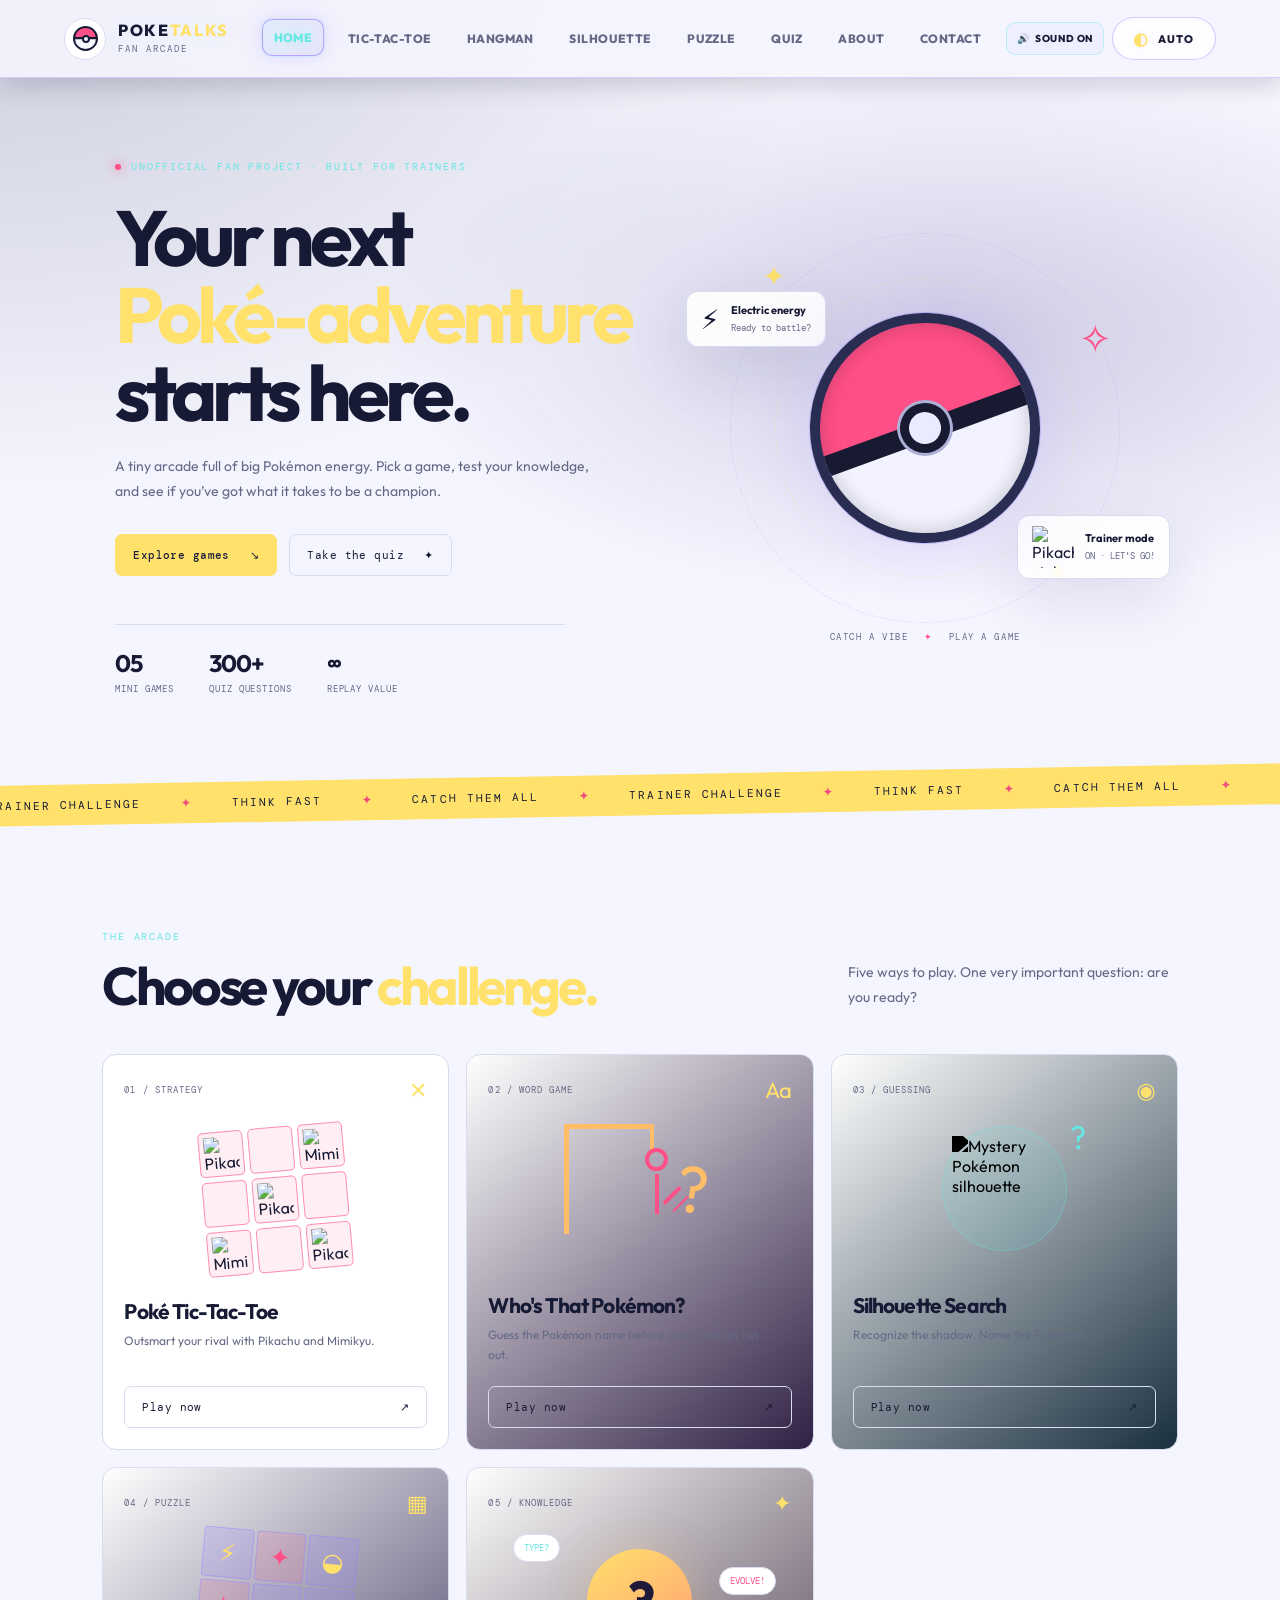
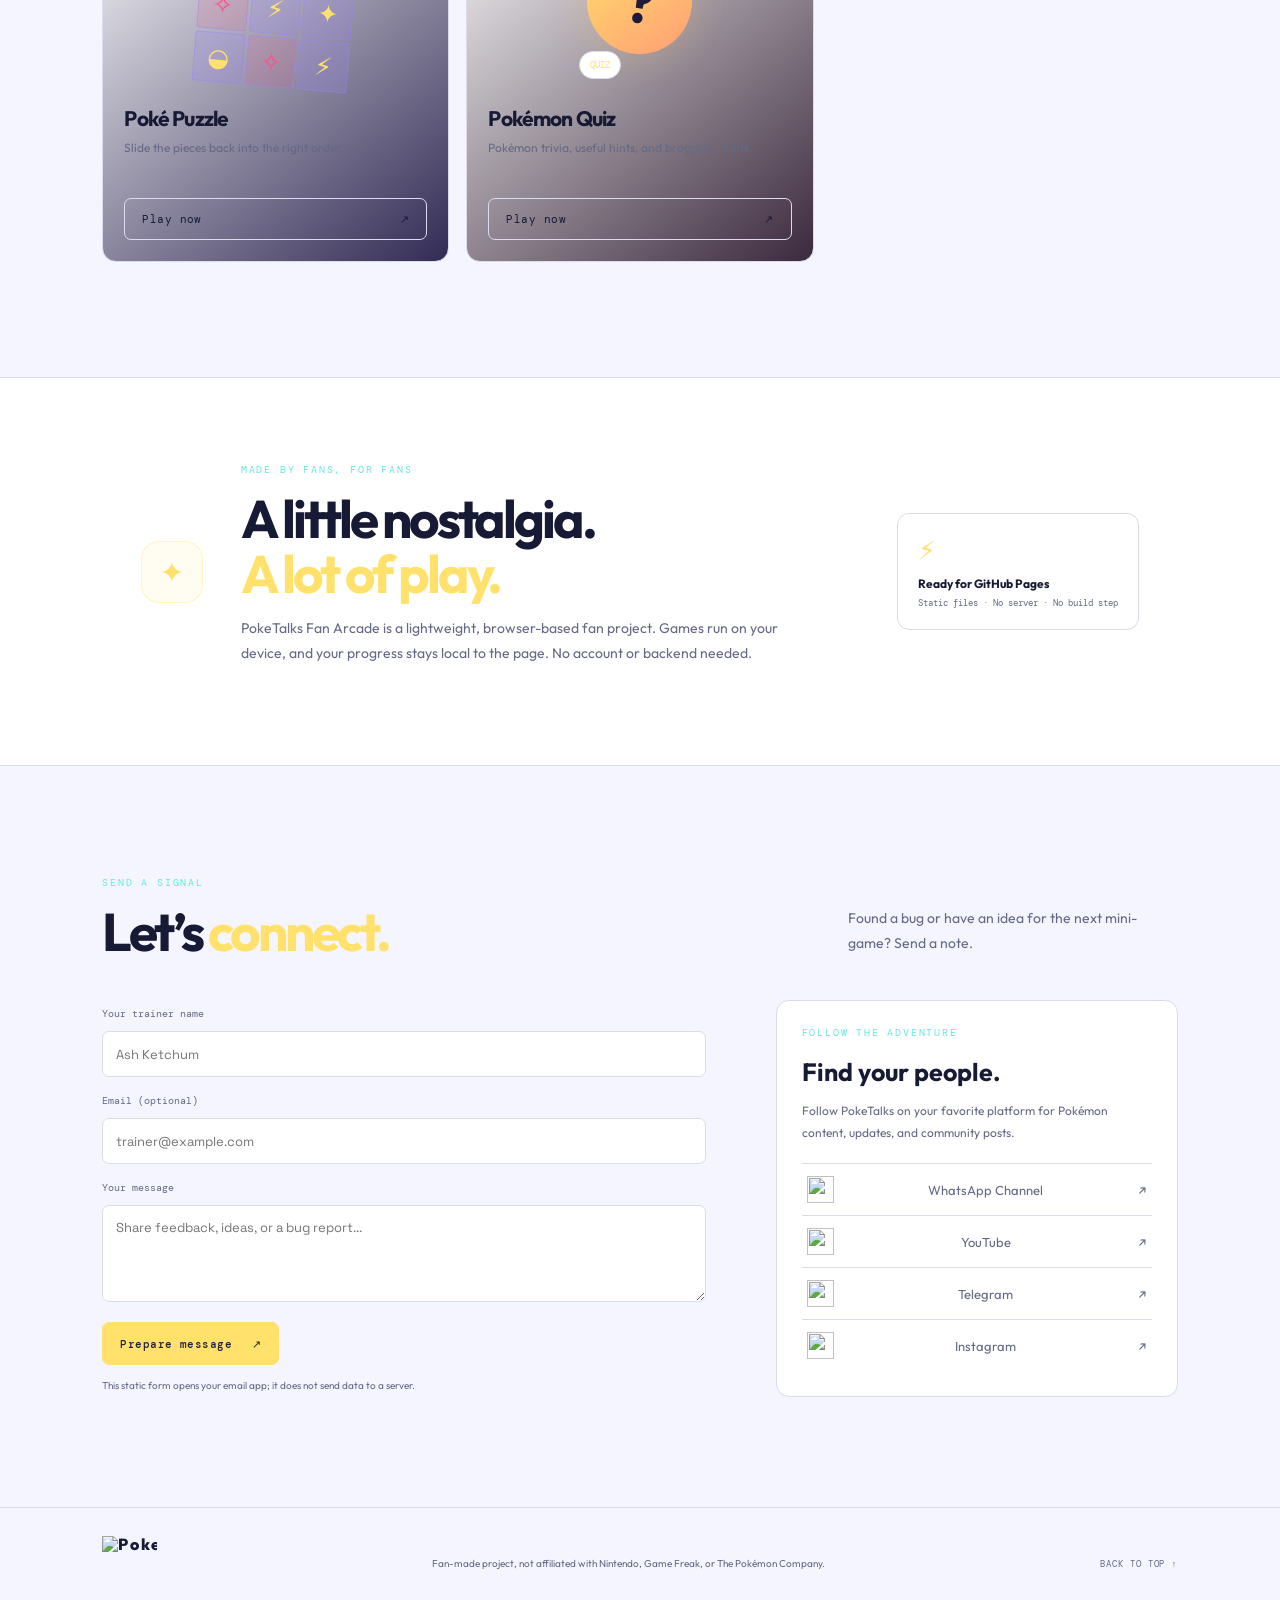
==== commit 0a22668a: "Update index.html" ====
--- a/index.html
+++ b/index.html
@@ -3,18 +3,18 @@
 <body><div class="cursor-glow" id="cursorGlow"></div>
 <header class="topbar"><div class="brand"><button id="profileBtn" class="profile-btn" aria-label="Open social links"><span class="profile-ball"><i></i></span></button><a href="#home" class="brand-name" aria-label="PokeTalks home">POKE<span>TALKS</span><small>FAN ARCADE</small></a><div class="social-pop" id="socialPop">
 <div class="path-line"></div>
-<a href="https://whatsapp.com/channel/0029Vb8qEqT0gcfLlgUGkj16" target="_blank" rel="noopener noreferrer"><img src="whatsapp.png" alt=""> <span>WhatsApp Channel</span></a>
-<a href="https://youtube.com/@poketalks_yt" target="_blank" rel="noopener noreferrer"><img src="youtube.png" alt=""> <span>YouTube</span></a>
-<a href="https://t.me/PokeTalks_Official" target="_blank" rel="noopener noreferrer"><img src="telegram.png" alt=""> <span>Telegram</span></a>
-<a href="https://instagram.com/poketalks3" target="_blank" rel="noopener noreferrer"><img src="instagram.png" alt=""> <span>Instagram</span></a>
+<a href="https://whatsapp.com/channel/0029Vb8qEqT0gcfLlgUGkj16" target="_blank" rel="noopener noreferrer"><img src="poketalk/whatsapp.png" alt=""> <span>WhatsApp Channel</span></a>
+<a href="https://youtube.com/@poketalks_yt" target="_blank" rel="noopener noreferrer"><img src="poketalk/youtube.png" alt=""> <span>YouTube</span></a>
+<a href="https://t.me/PokeTalks_Official" target="_blank" rel="noopener noreferrer"><img src="poketalk/telegram.png" alt=""> <span>Telegram</span></a>
+<a href="https://instagram.com/poketalks3" target="_blank" rel="noopener noreferrer"><img src="poketalk/instagram.png" alt=""> <span>Instagram</span></a>
 </div></div>
 <nav class="nav-links" aria-label="Main navigation"><a class="nav-home" href="#home">Home</a><a href="#tic-game">Tic-Tac-Toe</a><a href="#hangman-game">Hangman</a><a href="#silhouette-game">Silhouette</a><a href="#puzzle-game">Puzzle</a><a href="#quiz">Quiz</a><a href="#about">About</a><a href="#contact">Contact</a></nav><div class="nav-right"><button id="soundToggle" class="sound-toggle" type="button" aria-pressed="false" title="Mute sound effects"><span id="soundIcon">🔊</span><span id="soundLabel">SOUND ON</span></button><button id="themeBtn" class="theme-btn" title="Cycle auto, light and dark mode"><span id="themeIcon">◐</span><span id="themeLabel">AUTO</span></button><button class="menu-btn" id="menuBtn" aria-label="Toggle menu">☰</button></div></header>
-<main id="home"><section class="hero"><div class="hero-copy"><div class="eyebrow"><span class="live-dot"></span> UNOFFICIAL FAN PROJECT · BUILT FOR TRAINERS</div><h1>Your next<br><span>Poké-adventure</span><br>starts here.</h1><p>A tiny arcade full of big Pokémon energy. Pick a game, test your knowledge, and see if you’ve got what it takes to be a champion.</p><div class="hero-actions"><a class="btn primary" href="#games">Explore games <span>↘</span></a><a class="btn ghost" href="#quiz">Take the quiz <span>✦</span></a></div><div class="hero-stats"><div><strong>05</strong><span>MINI GAMES</span></div><div><strong>300+</strong><span>QUIZ QUESTIONS</span></div><div><strong>∞</strong><span>REPLAY VALUE</span></div></div></div><div class="hero-art"><div class="orbit orbit-one"></div><div class="orbit orbit-two"></div><div class="spark s1">✦</div><div class="spark s2">✧</div><div class="spark s3">✦</div><button type="button" class="hero-pokeball" id="heroPokeball" aria-label="Activate Poké Ball" title="Click to activate the Poké Ball"><span class="ball-top"></span><span class="ball-band"></span><span class="ball-button"></span><span class="ball-core" aria-hidden="true">✦</span></button><div class="ball-message" id="ballMessage" role="status" aria-live="polite">Tap the Poké Ball!</div><div class="float-card card-electric"><span>⚡</span><div><b>Electric energy</b><small>Ready to battle?</small></div></div><div class="float-card card-trainer"><img src="/pikachu.png" alt="Pikachu-style fan icon"><div><b>Trainer mode</b><small>ON · LET'S GO!</small></div></div><div class="hero-caption">CATCH A VIBE <span>✦</span> PLAY A GAME</div></div></section>
+<main id="home"><section class="hero"><div class="hero-copy"><div class="eyebrow"><span class="live-dot"></span> UNOFFICIAL FAN PROJECT · BUILT FOR TRAINERS</div><h1>Your next<br><span>Poké-adventure</span><br>starts here.</h1><p>A tiny arcade full of big Pokémon energy. Pick a game, test your knowledge, and see if you’ve got what it takes to be a champion.</p><div class="hero-actions"><a class="btn primary" href="#games">Explore games <span>↘</span></a><a class="btn ghost" href="#quiz">Take the quiz <span>✦</span></a></div><div class="hero-stats"><div><strong>05</strong><span>MINI GAMES</span></div><div><strong>300+</strong><span>QUIZ QUESTIONS</span></div><div><strong>∞</strong><span>REPLAY VALUE</span></div></div></div><div class="hero-art"><div class="orbit orbit-one"></div><div class="orbit orbit-two"></div><div class="spark s1">✦</div><div class="spark s2">✧</div><div class="spark s3">✦</div><button type="button" class="hero-pokeball" id="heroPokeball" aria-label="Activate Poké Ball" title="Click to activate the Poké Ball"><span class="ball-top"></span><span class="ball-band"></span><span class="ball-button"></span><span class="ball-core" aria-hidden="true">✦</span></button><div class="ball-message" id="ballMessage" role="status" aria-live="polite">Tap the Poké Ball!</div><div class="float-card card-electric"><span>⚡</span><div><b>Electric energy</b><small>Ready to battle?</small></div></div><div class="float-card card-trainer"><img src="poketalk/pikachu.png" alt="Pikachu-style fan icon"><div><b>Trainer mode</b><small>ON · LET'S GO!</small></div></div><div class="hero-caption">CATCH A VIBE <span>✦</span> PLAY A GAME</div></div></section>
 <div class="ticker"><div>TRAINER CHALLENGE <b>✦</b> THINK FAST <b>✦</b> CATCH THEM ALL <b>✦</b> TRAINER CHALLENGE <b>✦</b> THINK FAST <b>✦</b> CATCH THEM ALL <b>✦</b></div></div>
 <section id="games" class="section games-section"><div class="section-heading"><div><div class="eyebrow">THE ARCADE</div><h2>Choose your <span>challenge.</span></h2></div><p>Five ways to play. One very important question: are you ready?</p></div><div class="game-grid">
-<article class="game-card game-tic" id="tic-game"><div class="card-top"><span class="game-number">01 / STRATEGY</span><span class="game-icon">✕</span></div><div class="mini-board"><div><img src="/pikachu.png" alt="Pikachu marker"></div><div></div><div><img src="/mimikyu.png" alt="Mimikyu marker"></div><div></div><div><img src="/pikachu.png" alt="Pikachu marker"></div><div></div><div><img src="/mimikyu.png" alt="Mimikyu marker"></div><div></div><div><img src="/pikachu.png" alt="Pikachu marker"></div></div><h3>Poké Tic-Tac-Toe</h3><p>Outsmart your rival with Pikachu and Mimikyu.</p><button class="btn card-btn" data-open="tic">Play now <span>↗</span></button></article>
+<article class="game-card game-tic" id="tic-game"><div class="card-top"><span class="game-number">01 / STRATEGY</span><span class="game-icon">✕</span></div><div class="mini-board"><div><img src="poketalk/pikachu.png" alt="Pikachu marker"></div><div></div><div><img src="poketalk/mimikyu.png" alt="Mimikyu marker"></div><div></div><div><img src="poketalk/pikachu.png" alt="Pikachu marker"></div><div></div><div><img src="poketalk/mimikyu.png" alt="Mimikyu marker"></div><div></div><div><img src="poketalk/pikachu.png" alt="Pikachu marker"></div></div><h3>Poké Tic-Tac-Toe</h3><p>Outsmart your rival with Pikachu and Mimikyu.</p><button class="btn card-btn" data-open="tic">Play now <span>↗</span></button></article>
 <article class="game-card game-hang" id="hangman-game"><div class="card-top"><span class="game-number">02 / WORD GAME</span><span class="game-icon">Aa</span></div><div class="hang-art"><div class="gallows"><i></i><b></b><em></em><span></span></div><div class="hang-monster">?</div></div><h3>Who's That Pokémon?</h3><p>Guess the Pokémon name before your chances run out.</p><button class="btn card-btn" data-open="hangman">Play now <span>↗</span></button></article>
-<article class="game-card game-sil" id="silhouette-game"><div class="card-top"><span class="game-number">03 / GUESSING</span><span class="game-icon">◉</span></div><div class="sil-art"><div class="sil-circle"><img id="cardSilhouette" src="/silhouette1.png" alt="Mystery Pokémon silhouette"></div><span class="question-mark">?</span></div><h3>Silhouette Search</h3><p>Recognize the shadow. Name the Pokémon.</p><button class="btn card-btn" data-open="silhouette">Play now <span>↗</span></button></article>
+<article class="game-card game-sil" id="silhouette-game"><div class="card-top"><span class="game-number">03 / GUESSING</span><span class="game-icon">◉</span></div><div class="sil-art"><div class="sil-circle"><img id="cardSilhouette" src="poketalk/silhouette1.png" alt="Mystery Pokémon silhouette"></div><span class="question-mark">?</span></div><h3>Silhouette Search</h3><p>Recognize the shadow. Name the Pokémon.</p><button class="btn card-btn" data-open="silhouette">Play now <span>↗</span></button></article>
 <article class="game-card game-puzzle" id="puzzle-game"><div class="card-top"><span class="game-number">04 / PUZZLE</span><span class="game-icon">▦</span></div><div class="puzzle-preview"><div class="puzzle-piece p1">⚡</div><div class="puzzle-piece p2">✦</div><div class="puzzle-piece p3">◒</div><div class="puzzle-piece p4">✧</div><div class="puzzle-piece p5">⚡</div><div class="puzzle-piece p6">✦</div><div class="puzzle-piece p7">◒</div><div class="puzzle-piece p8">✧</div><div class="puzzle-piece p9">⚡</div></div><h3>Poké Puzzle</h3><p>Slide the pieces back into the right order.</p><button class="btn card-btn" data-open="puzzle">Play now <span>↗</span></button></article>
 <article class="game-card game-quiz" id="quiz"><div class="card-top"><span class="game-number">05 / KNOWLEDGE</span><span class="game-icon">✦</span></div><div class="quiz-art"><div class="quiz-orb">?</div><div class="quiz-pill pill-a">TYPE?</div><div class="quiz-pill pill-b">EVOLVE!</div><div class="quiz-pill pill-c">QUIZ</div></div><h3>Pokémon Quiz</h3><p>Pokémon trivia, useful hints, and bragging rights.</p><button class="btn card-btn" data-open="quiz">Play now <span>↗</span></button></article>
 </div></section>
@@ -23,14 +23,14 @@
 <div class="eyebrow">FOLLOW THE ADVENTURE</div>
 <h3>Find your people.</h3>
 <p>Follow PokeTalks on your favorite platform for Pokémon content, updates, and community posts.</p>
-<a href="https://whatsapp.com/channel/0029Vb8qEqT0gcfLlgUGkj16" target="_blank" rel="noopener noreferrer"><img src="/whatsapp.png" alt=""> <span>WhatsApp Channel</span><span>↗</span></a>
-<a href="https://youtube.com/@poketalks_yt" target="_blank" rel="noopener noreferrer"><img src="/youtube.png" alt=""> <span>YouTube</span><span>↗</span></a>
-<a href="https://t.me/PokeTalks_Official" target="_blank" rel="noopener noreferrer"><img src="/telegram.png" alt=""> <span>Telegram</span><span>↗</span></a>
-<a href="https://instagram.com/poketalks3" target="_blank" rel="noopener noreferrer"><img src="/instagram.png" alt=""> <span>Instagram</span><span>↗</span></a>
+<a href="https://whatsapp.com/channel/0029Vb8qEqT0gcfLlgUGkj16" target="_blank" rel="noopener noreferrer"><img src="poketalk/whatsapp.png" alt=""> <span>WhatsApp Channel</span><span>↗</span></a>
+<a href="https://youtube.com/@poketalks_yt" target="_blank" rel="noopener noreferrer"><img src="poketalk/youtube.png" alt=""> <span>YouTube</span><span>↗</span></a>
+<a href="https://t.me/PokeTalks_Official" target="_blank" rel="noopener noreferrer"><img src="poketalk/telegram.png" alt=""> <span>Telegram</span><span>↗</span></a>
+<a href="https://instagram.com/poketalks3" target="_blank" rel="noopener noreferrer"><img src="poketalk/instagram.png" alt=""> <span>Instagram</span><span>↗</span></a>
 </div></div></section></main>
 <footer>
 <a class="brand-name brand-logo-link" href="#home" aria-label="PokeTalks home">
-    <img src="/logo.png" alt="PokeTalks Logo" class="site-logo">
+    <img src="poketalk/logo.png" alt="PokeTalks Logo" class="site-logo">
 </a>
 <p>Fan-made project, not affiliated with Nintendo, Game Freak, or The Pokémon Company.</p><a href="#home" class="back-top">BACK TO TOP ↑</a></footer>
 <div class="modal-backdrop" id="gameModal" aria-hidden="true"><section class="game-modal" role="dialog" aria-modal="true" aria-labelledby="modalTitle"><button class="modal-close" id="closeModal" aria-label="Close game">×</button><div class="eyebrow">POKETALKS ARCADE</div><h2 id="modalTitle">Game title</h2><div id="modalBody"></div></section></div><script src="app.js"></script></body></html>
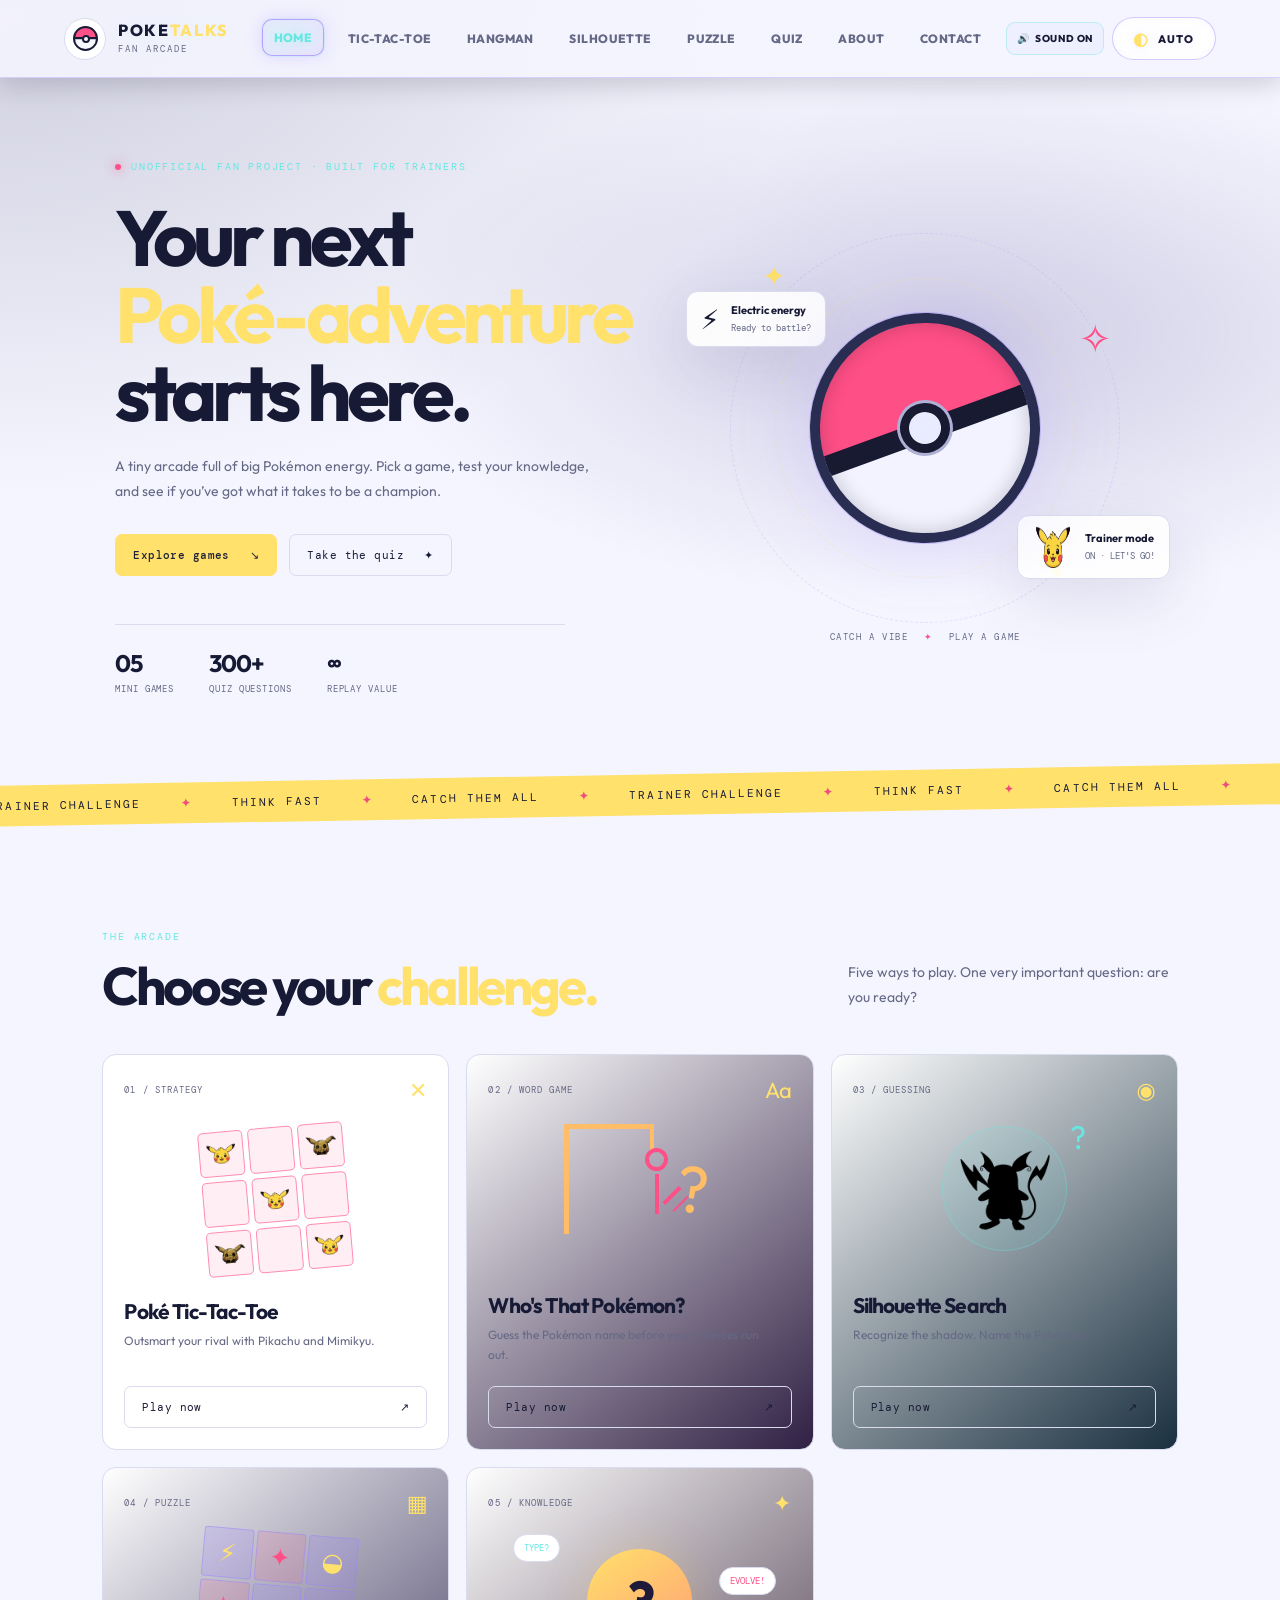
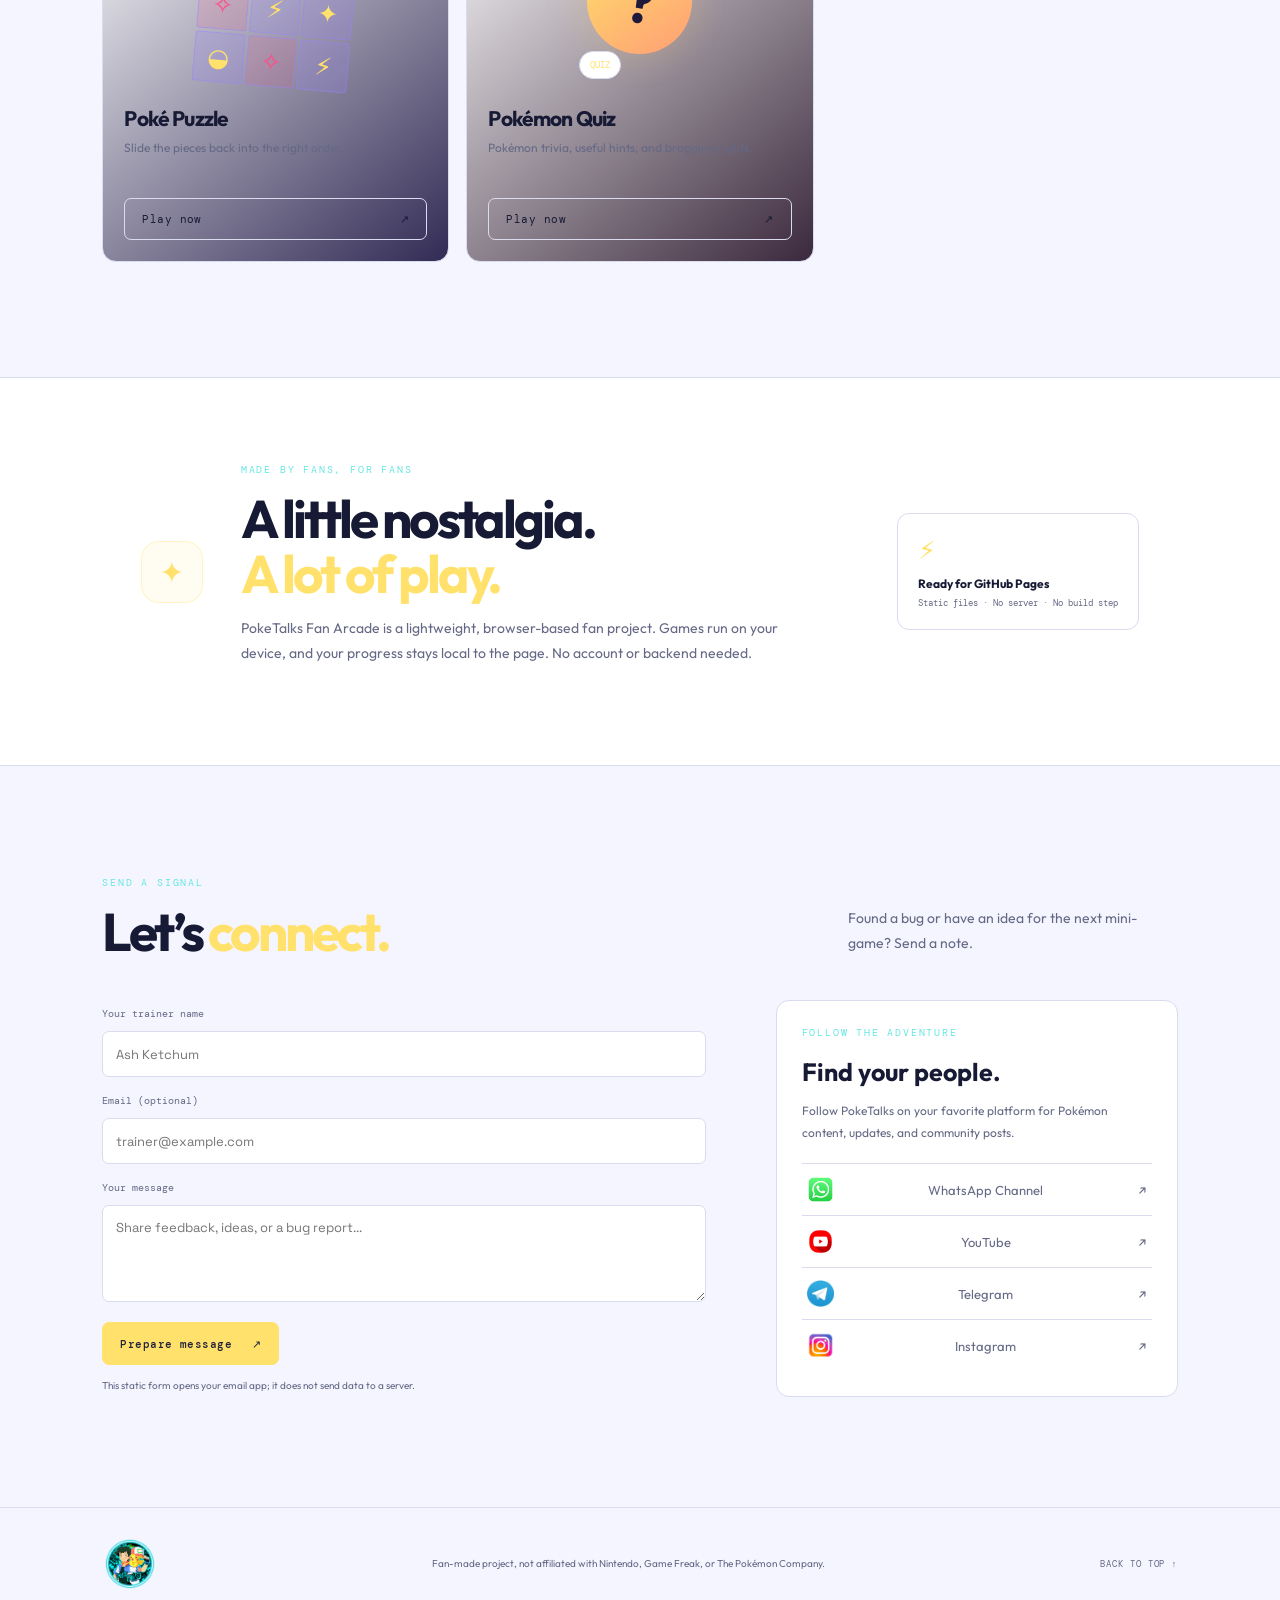
==== commit bea76e74: "Update index.html" ====
--- a/index.html
+++ b/index.html
@@ -3,18 +3,18 @@
 <body><div class="cursor-glow" id="cursorGlow"></div>
 <header class="topbar"><div class="brand"><button id="profileBtn" class="profile-btn" aria-label="Open social links"><span class="profile-ball"><i></i></span></button><a href="#home" class="brand-name" aria-label="PokeTalks home">POKE<span>TALKS</span><small>FAN ARCADE</small></a><div class="social-pop" id="socialPop">
 <div class="path-line"></div>
-<a href="https://whatsapp.com/channel/0029Vb8qEqT0gcfLlgUGkj16" target="_blank" rel="noopener noreferrer"><img src="poketalk/whatsapp.png" alt=""> <span>WhatsApp Channel</span></a>
-<a href="https://youtube.com/@poketalks_yt" target="_blank" rel="noopener noreferrer"><img src="poketalk/youtube.png" alt=""> <span>YouTube</span></a>
-<a href="https://t.me/PokeTalks_Official" target="_blank" rel="noopener noreferrer"><img src="poketalk/telegram.png" alt=""> <span>Telegram</span></a>
-<a href="https://instagram.com/poketalks3" target="_blank" rel="noopener noreferrer"><img src="poketalk/instagram.png" alt=""> <span>Instagram</span></a>
+<a href="https://whatsapp.com/channel/0029Vb8qEqT0gcfLlgUGkj16" target="_blank" rel="noopener noreferrer"><img src="whatsapp.png" alt=""> <span>WhatsApp Channel</span></a>
+<a href="https://youtube.com/@poketalks_yt" target="_blank" rel="noopener noreferrer"><img src="youtube.png" alt=""> <span>YouTube</span></a>
+<a href="https://t.me/PokeTalks_Official" target="_blank" rel="noopener noreferrer"><img src="telegram.png" alt=""> <span>Telegram</span></a>
+<a href="https://instagram.com/poketalks3" target="_blank" rel="noopener noreferrer"><img src="instagram.png" alt=""> <span>Instagram</span></a>
 </div></div>
 <nav class="nav-links" aria-label="Main navigation"><a class="nav-home" href="#home">Home</a><a href="#tic-game">Tic-Tac-Toe</a><a href="#hangman-game">Hangman</a><a href="#silhouette-game">Silhouette</a><a href="#puzzle-game">Puzzle</a><a href="#quiz">Quiz</a><a href="#about">About</a><a href="#contact">Contact</a></nav><div class="nav-right"><button id="soundToggle" class="sound-toggle" type="button" aria-pressed="false" title="Mute sound effects"><span id="soundIcon">🔊</span><span id="soundLabel">SOUND ON</span></button><button id="themeBtn" class="theme-btn" title="Cycle auto, light and dark mode"><span id="themeIcon">◐</span><span id="themeLabel">AUTO</span></button><button class="menu-btn" id="menuBtn" aria-label="Toggle menu">☰</button></div></header>
-<main id="home"><section class="hero"><div class="hero-copy"><div class="eyebrow"><span class="live-dot"></span> UNOFFICIAL FAN PROJECT · BUILT FOR TRAINERS</div><h1>Your next<br><span>Poké-adventure</span><br>starts here.</h1><p>A tiny arcade full of big Pokémon energy. Pick a game, test your knowledge, and see if you’ve got what it takes to be a champion.</p><div class="hero-actions"><a class="btn primary" href="#games">Explore games <span>↘</span></a><a class="btn ghost" href="#quiz">Take the quiz <span>✦</span></a></div><div class="hero-stats"><div><strong>05</strong><span>MINI GAMES</span></div><div><strong>300+</strong><span>QUIZ QUESTIONS</span></div><div><strong>∞</strong><span>REPLAY VALUE</span></div></div></div><div class="hero-art"><div class="orbit orbit-one"></div><div class="orbit orbit-two"></div><div class="spark s1">✦</div><div class="spark s2">✧</div><div class="spark s3">✦</div><button type="button" class="hero-pokeball" id="heroPokeball" aria-label="Activate Poké Ball" title="Click to activate the Poké Ball"><span class="ball-top"></span><span class="ball-band"></span><span class="ball-button"></span><span class="ball-core" aria-hidden="true">✦</span></button><div class="ball-message" id="ballMessage" role="status" aria-live="polite">Tap the Poké Ball!</div><div class="float-card card-electric"><span>⚡</span><div><b>Electric energy</b><small>Ready to battle?</small></div></div><div class="float-card card-trainer"><img src="poketalk/pikachu.png" alt="Pikachu-style fan icon"><div><b>Trainer mode</b><small>ON · LET'S GO!</small></div></div><div class="hero-caption">CATCH A VIBE <span>✦</span> PLAY A GAME</div></div></section>
+<main id="home"><section class="hero"><div class="hero-copy"><div class="eyebrow"><span class="live-dot"></span> UNOFFICIAL FAN PROJECT · BUILT FOR TRAINERS</div><h1>Your next<br><span>Poké-adventure</span><br>starts here.</h1><p>A tiny arcade full of big Pokémon energy. Pick a game, test your knowledge, and see if you’ve got what it takes to be a champion.</p><div class="hero-actions"><a class="btn primary" href="#games">Explore games <span>↘</span></a><a class="btn ghost" href="#quiz">Take the quiz <span>✦</span></a></div><div class="hero-stats"><div><strong>05</strong><span>MINI GAMES</span></div><div><strong>300+</strong><span>QUIZ QUESTIONS</span></div><div><strong>∞</strong><span>REPLAY VALUE</span></div></div></div><div class="hero-art"><div class="orbit orbit-one"></div><div class="orbit orbit-two"></div><div class="spark s1">✦</div><div class="spark s2">✧</div><div class="spark s3">✦</div><button type="button" class="hero-pokeball" id="heroPokeball" aria-label="Activate Poké Ball" title="Click to activate the Poké Ball"><span class="ball-top"></span><span class="ball-band"></span><span class="ball-button"></span><span class="ball-core" aria-hidden="true">✦</span></button><div class="ball-message" id="ballMessage" role="status" aria-live="polite">Tap the Poké Ball!</div><div class="float-card card-electric"><span>⚡</span><div><b>Electric energy</b><small>Ready to battle?</small></div></div><div class="float-card card-trainer"><img src="pikachu.png" alt="Pikachu-style fan icon"><div><b>Trainer mode</b><small>ON · LET'S GO!</small></div></div><div class="hero-caption">CATCH A VIBE <span>✦</span> PLAY A GAME</div></div></section>
 <div class="ticker"><div>TRAINER CHALLENGE <b>✦</b> THINK FAST <b>✦</b> CATCH THEM ALL <b>✦</b> TRAINER CHALLENGE <b>✦</b> THINK FAST <b>✦</b> CATCH THEM ALL <b>✦</b></div></div>
 <section id="games" class="section games-section"><div class="section-heading"><div><div class="eyebrow">THE ARCADE</div><h2>Choose your <span>challenge.</span></h2></div><p>Five ways to play. One very important question: are you ready?</p></div><div class="game-grid">
-<article class="game-card game-tic" id="tic-game"><div class="card-top"><span class="game-number">01 / STRATEGY</span><span class="game-icon">✕</span></div><div class="mini-board"><div><img src="poketalk/pikachu.png" alt="Pikachu marker"></div><div></div><div><img src="poketalk/mimikyu.png" alt="Mimikyu marker"></div><div></div><div><img src="poketalk/pikachu.png" alt="Pikachu marker"></div><div></div><div><img src="poketalk/mimikyu.png" alt="Mimikyu marker"></div><div></div><div><img src="poketalk/pikachu.png" alt="Pikachu marker"></div></div><h3>Poké Tic-Tac-Toe</h3><p>Outsmart your rival with Pikachu and Mimikyu.</p><button class="btn card-btn" data-open="tic">Play now <span>↗</span></button></article>
+<article class="game-card game-tic" id="tic-game"><div class="card-top"><span class="game-number">01 / STRATEGY</span><span class="game-icon">✕</span></div><div class="mini-board"><div><img src="pikachu.png" alt="Pikachu marker"></div><div></div><div><img src="mimikyu.png" alt="Mimikyu marker"></div><div></div><div><img src="pikachu.png" alt="Pikachu marker"></div><div></div><div><img src="mimikyu.png" alt="Mimikyu marker"></div><div></div><div><img src="pikachu.png" alt="Pikachu marker"></div></div><h3>Poké Tic-Tac-Toe</h3><p>Outsmart your rival with Pikachu and Mimikyu.</p><button class="btn card-btn" data-open="tic">Play now <span>↗</span></button></article>
 <article class="game-card game-hang" id="hangman-game"><div class="card-top"><span class="game-number">02 / WORD GAME</span><span class="game-icon">Aa</span></div><div class="hang-art"><div class="gallows"><i></i><b></b><em></em><span></span></div><div class="hang-monster">?</div></div><h3>Who's That Pokémon?</h3><p>Guess the Pokémon name before your chances run out.</p><button class="btn card-btn" data-open="hangman">Play now <span>↗</span></button></article>
-<article class="game-card game-sil" id="silhouette-game"><div class="card-top"><span class="game-number">03 / GUESSING</span><span class="game-icon">◉</span></div><div class="sil-art"><div class="sil-circle"><img id="cardSilhouette" src="poketalk/silhouette1.png" alt="Mystery Pokémon silhouette"></div><span class="question-mark">?</span></div><h3>Silhouette Search</h3><p>Recognize the shadow. Name the Pokémon.</p><button class="btn card-btn" data-open="silhouette">Play now <span>↗</span></button></article>
+<article class="game-card game-sil" id="silhouette-game"><div class="card-top"><span class="game-number">03 / GUESSING</span><span class="game-icon">◉</span></div><div class="sil-art"><div class="sil-circle"><img id="cardSilhouette" src="silhouette1.png" alt="Mystery Pokémon silhouette"></div><span class="question-mark">?</span></div><h3>Silhouette Search</h3><p>Recognize the shadow. Name the Pokémon.</p><button class="btn card-btn" data-open="silhouette">Play now <span>↗</span></button></article>
 <article class="game-card game-puzzle" id="puzzle-game"><div class="card-top"><span class="game-number">04 / PUZZLE</span><span class="game-icon">▦</span></div><div class="puzzle-preview"><div class="puzzle-piece p1">⚡</div><div class="puzzle-piece p2">✦</div><div class="puzzle-piece p3">◒</div><div class="puzzle-piece p4">✧</div><div class="puzzle-piece p5">⚡</div><div class="puzzle-piece p6">✦</div><div class="puzzle-piece p7">◒</div><div class="puzzle-piece p8">✧</div><div class="puzzle-piece p9">⚡</div></div><h3>Poké Puzzle</h3><p>Slide the pieces back into the right order.</p><button class="btn card-btn" data-open="puzzle">Play now <span>↗</span></button></article>
 <article class="game-card game-quiz" id="quiz"><div class="card-top"><span class="game-number">05 / KNOWLEDGE</span><span class="game-icon">✦</span></div><div class="quiz-art"><div class="quiz-orb">?</div><div class="quiz-pill pill-a">TYPE?</div><div class="quiz-pill pill-b">EVOLVE!</div><div class="quiz-pill pill-c">QUIZ</div></div><h3>Pokémon Quiz</h3><p>Pokémon trivia, useful hints, and bragging rights.</p><button class="btn card-btn" data-open="quiz">Play now <span>↗</span></button></article>
 </div></section>
@@ -23,14 +23,14 @@
 <div class="eyebrow">FOLLOW THE ADVENTURE</div>
 <h3>Find your people.</h3>
 <p>Follow PokeTalks on your favorite platform for Pokémon content, updates, and community posts.</p>
-<a href="https://whatsapp.com/channel/0029Vb8qEqT0gcfLlgUGkj16" target="_blank" rel="noopener noreferrer"><img src="poketalk/whatsapp.png" alt=""> <span>WhatsApp Channel</span><span>↗</span></a>
-<a href="https://youtube.com/@poketalks_yt" target="_blank" rel="noopener noreferrer"><img src="poketalk/youtube.png" alt=""> <span>YouTube</span><span>↗</span></a>
-<a href="https://t.me/PokeTalks_Official" target="_blank" rel="noopener noreferrer"><img src="poketalk/telegram.png" alt=""> <span>Telegram</span><span>↗</span></a>
-<a href="https://instagram.com/poketalks3" target="_blank" rel="noopener noreferrer"><img src="poketalk/instagram.png" alt=""> <span>Instagram</span><span>↗</span></a>
+<a href="https://whatsapp.com/channel/0029Vb8qEqT0gcfLlgUGkj16" target="_blank" rel="noopener noreferrer"><img src="whatsapp.png" alt=""> <span>WhatsApp Channel</span><span>↗</span></a>
+<a href="https://youtube.com/@poketalks_yt" target="_blank" rel="noopener noreferrer"><img src="youtube.png" alt=""> <span>YouTube</span><span>↗</span></a>
+<a href="https://t.me/PokeTalks_Official" target="_blank" rel="noopener noreferrer"><img src="telegram.png" alt=""> <span>Telegram</span><span>↗</span></a>
+<a href="https://instagram.com/poketalks3" target="_blank" rel="noopener noreferrer"><img src="instagram.png" alt=""> <span>Instagram</span><span>↗</span></a>
 </div></div></section></main>
 <footer>
 <a class="brand-name brand-logo-link" href="#home" aria-label="PokeTalks home">
-    <img src="poketalk/logo.png" alt="PokeTalks Logo" class="site-logo">
+    <img src="logo.png" alt="PokeTalks Logo" class="site-logo">
 </a>
 <p>Fan-made project, not affiliated with Nintendo, Game Freak, or The Pokémon Company.</p><a href="#home" class="back-top">BACK TO TOP ↑</a></footer>
 <div class="modal-backdrop" id="gameModal" aria-hidden="true"><section class="game-modal" role="dialog" aria-modal="true" aria-labelledby="modalTitle"><button class="modal-close" id="closeModal" aria-label="Close game">×</button><div class="eyebrow">POKETALKS ARCADE</div><h2 id="modalTitle">Game title</h2><div id="modalBody"></div></section></div><script src="app.js"></script></body></html>
